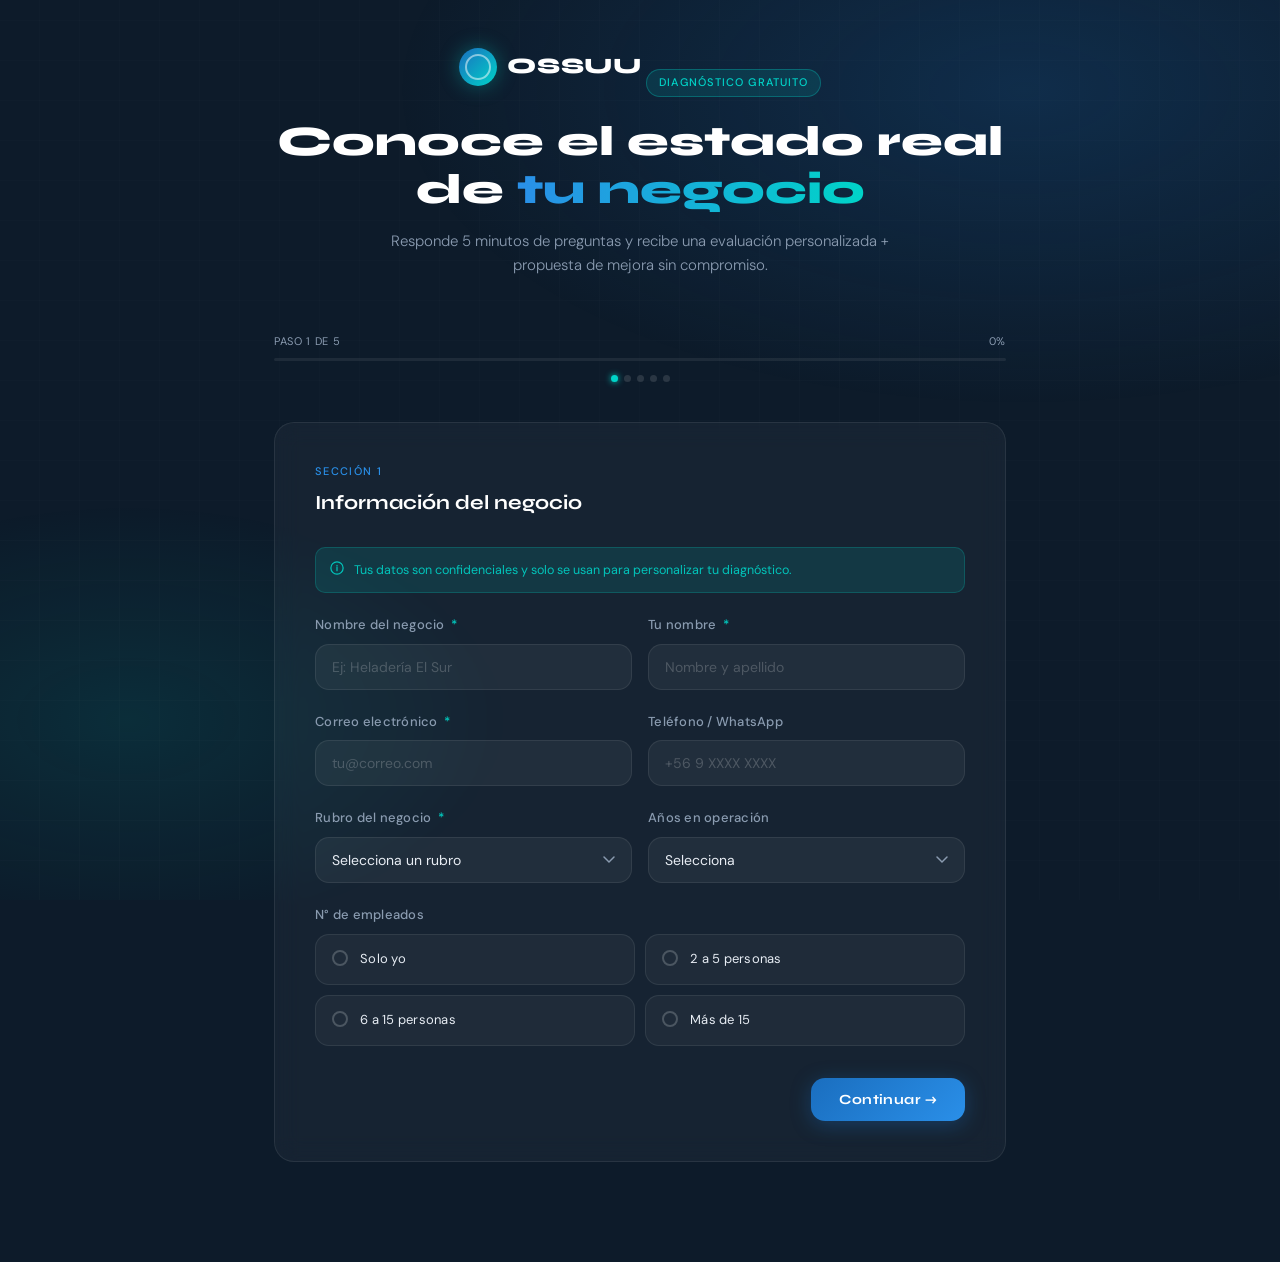
==== index.html @ fe364f17 "Add files via upload" ====
<!DOCTYPE html>
<html lang="es">
<head>
<meta charset="UTF-8">
<meta name="viewport" content="width=device-width, initial-scale=1.0">
<title>Diagnóstico Empresarial — Ossuu</title>
<link rel="preconnect" href="https://fonts.googleapis.com">
<link href="https://fonts.googleapis.com/css2?family=Syne:wght@400;600;700;800&family=DM+Sans:ital,wght@0,300;0,400;0,500;1,300&display=swap" rel="stylesheet">
<style>
  :root {
    --navy: #0D1B2A;
    --orbit: #1A6EBF;
    --orbit-light: #2A8FE8;
    --orbit-glow: rgba(26,110,191,0.18);
    --white: #F4F7FB;
    --muted: #8A9BB0;
    --accent: #00D4C8;
    --accent-dim: rgba(0,212,200,0.12);
    --surface: rgba(255,255,255,0.04);
    --border: rgba(255,255,255,0.08);
    --text: #E8EDF4;
    --radius: 14px;
    --transition: 0.3s cubic-bezier(.4,0,.2,1);
  }

  * { margin:0; padding:0; box-sizing:border-box; }

  body {
    background: var(--navy);
    color: var(--text);
    font-family: 'DM Sans', sans-serif;
    font-size: 15px;
    line-height: 1.6;
    min-height: 100vh;
    overflow-x: hidden;
  }

  /* Background grid + glow */
  body::before {
    content:'';
    position:fixed; inset:0; z-index:0;
    background:
      radial-gradient(ellipse 70% 50% at 80% 10%, rgba(26,110,191,0.22) 0%, transparent 70%),
      radial-gradient(ellipse 50% 40% at 10% 80%, rgba(0,212,200,0.1) 0%, transparent 60%),
      repeating-linear-gradient(0deg, transparent, transparent 39px, rgba(255,255,255,0.025) 40px),
      repeating-linear-gradient(90deg, transparent, transparent 39px, rgba(255,255,255,0.025) 40px);
    pointer-events:none;
  }

  .wrap {
    position:relative; z-index:1;
    max-width: 780px;
    margin: 0 auto;
    padding: 48px 24px 80px;
  }

  /* Header */
  .header {
    text-align:center;
    margin-bottom: 56px;
    animation: fadeUp .7s ease both;
  }

  .logo {
    display:inline-flex;
    align-items:center;
    gap: 10px;
    margin-bottom: 32px;
  }

  .logo-icon {
    width:38px; height:38px;
    background: linear-gradient(135deg, var(--orbit), var(--accent));
    border-radius: 50%;
    position:relative;
    box-shadow: 0 0 20px rgba(0,212,200,0.35);
  }
  .logo-icon::after {
    content:'';
    position:absolute;
    inset: 6px;
    border: 2px solid rgba(255,255,255,0.5);
    border-radius:50%;
  }

  .logo-text {
    font-family:'Syne', sans-serif;
    font-weight:800;
    font-size:22px;
    letter-spacing:.04em;
    color:#fff;
  }

  .badge {
    display:inline-block;
    background: var(--accent-dim);
    border: 1px solid rgba(0,212,200,0.3);
    color: var(--accent);
    font-size:11px;
    font-weight:500;
    letter-spacing:.1em;
    text-transform:uppercase;
    padding: 4px 12px;
    border-radius:40px;
    margin-bottom:20px;
  }

  .header h1 {
    font-family:'Syne', sans-serif;
    font-size: clamp(28px,5vw,42px);
    font-weight:800;
    line-height:1.15;
    color:#fff;
    margin-bottom:14px;
  }

  .header h1 span {
    background: linear-gradient(90deg, var(--orbit-light), var(--accent));
    -webkit-background-clip:text;
    -webkit-text-fill-color:transparent;
    background-clip:text;
  }

  .header p {
    color: var(--muted);
    font-size:15px;
    max-width:520px;
    margin:0 auto;
    font-weight:300;
  }

  /* Progress bar */
  .progress-wrap {
    margin-bottom: 40px;
    animation: fadeUp .7s .1s ease both;
  }

  .progress-labels {
    display:flex;
    justify-content:space-between;
    margin-bottom:8px;
    font-size:11px;
    color: var(--muted);
    letter-spacing:.06em;
    text-transform:uppercase;
  }

  .progress-track {
    height:3px;
    background: rgba(255,255,255,0.07);
    border-radius:99px;
    overflow:hidden;
  }

  .progress-fill {
    height:100%;
    background: linear-gradient(90deg, var(--orbit), var(--accent));
    border-radius:99px;
    transition: width .6s cubic-bezier(.4,0,.2,1);
    box-shadow: 0 0 8px rgba(0,212,200,0.5);
  }

  .step-dots {
    display:flex;
    gap:6px;
    justify-content:center;
    margin-top:14px;
  }

  .step-dot {
    width:7px; height:7px;
    border-radius:50%;
    background: rgba(255,255,255,0.12);
    transition: var(--transition);
  }
  .step-dot.active { background: var(--accent); box-shadow:0 0 6px var(--accent); }
  .step-dot.done { background: var(--orbit); }

  /* Card */
  .card {
    background: var(--surface);
    border: 1px solid var(--border);
    border-radius: 20px;
    padding: 40px;
    backdrop-filter: blur(12px);
    margin-bottom:20px;
    animation: fadeUp .5s ease both;
  }

  .section-label {
    font-size:11px;
    font-weight:500;
    letter-spacing:.12em;
    text-transform:uppercase;
    color: var(--orbit-light);
    margin-bottom:6px;
  }

  .card h2 {
    font-family:'Syne', sans-serif;
    font-size:20px;
    font-weight:700;
    color:#fff;
    margin-bottom:28px;
  }

  /* Form elements */
  .field {
    margin-bottom:22px;
  }

  .field label {
    display:block;
    font-size:13px;
    font-weight:500;
    color: var(--muted);
    margin-bottom:8px;
    letter-spacing:.02em;
  }

  .field label span.req {
    color: var(--accent);
    margin-left:3px;
  }

  .input, .select, .textarea {
    width:100%;
    background: rgba(255,255,255,0.05);
    border: 1px solid var(--border);
    border-radius: var(--radius);
    color: var(--text);
    font-family:'DM Sans', sans-serif;
    font-size:14px;
    padding: 13px 16px;
    outline:none;
    transition: var(--transition);
  }

  .input:focus, .select:focus, .textarea:focus {
    border-color: var(--orbit-light);
    background: rgba(26,110,191,0.08);
    box-shadow: 0 0 0 3px rgba(26,110,191,0.12);
  }

  .input::placeholder, .textarea::placeholder { color: rgba(255,255,255,0.2); }

  .select {
    cursor:pointer;
    appearance:none;
    background-image: url("data:image/svg+xml,%3Csvg xmlns='http://www.w3.org/2000/svg' width='12' height='8' fill='none'%3E%3Cpath d='M1 1l5 5 5-5' stroke='%238A9BB0' stroke-width='1.5' stroke-linecap='round'/%3E%3C/svg%3E");
    background-repeat:no-repeat;
    background-position: right 16px center;
    padding-right:40px;
  }

  .select option { background: #162233; color: var(--text); }

  .textarea { resize:vertical; min-height:100px; }

  .field-row {
    display:grid;
    grid-template-columns:1fr 1fr;
    gap:16px;
  }

  @media(max-width:540px){ .field-row { grid-template-columns:1fr; } }

  /* Radio / checkbox cards */
  .options-grid {
    display:grid;
    grid-template-columns:1fr 1fr;
    gap:10px;
  }

  @media(max-width:480px){ .options-grid { grid-template-columns:1fr; } }

  .option-card {
    position:relative;
  }

  .option-card input {
    position:absolute; opacity:0; width:0; height:0;
  }

  .option-card label {
    display:flex;
    align-items:flex-start;
    gap:12px;
    padding:14px 16px;
    background: rgba(255,255,255,0.04);
    border: 1px solid var(--border);
    border-radius: var(--radius);
    cursor:pointer;
    transition: var(--transition);
    font-size:13px;
    color: var(--text);
    font-weight:400;
    margin:0;
  }

  .option-card label:hover {
    border-color: rgba(26,110,191,0.4);
    background: rgba(26,110,191,0.06);
  }

  .option-card input:checked + label {
    border-color: var(--orbit-light);
    background: rgba(26,110,191,0.12);
    color:#fff;
  }

  .option-dot {
    width:16px; height:16px;
    min-width:16px;
    border-radius:50%;
    border:2px solid rgba(255,255,255,0.2);
    margin-top:1px;
    transition:var(--transition);
    position:relative;
  }

  .option-card input:checked + label .option-dot {
    border-color: var(--orbit-light);
    background: var(--orbit-light);
  }

  .option-card input:checked + label .option-dot::after {
    content:'';
    position:absolute;
    inset:3px;
    background:#fff;
    border-radius:50%;
  }

  /* Checkbox variant */
  .option-check {
    width:16px; height:16px;
    min-width:16px;
    border-radius:5px;
    border:2px solid rgba(255,255,255,0.2);
    margin-top:1px;
    transition:var(--transition);
    position:relative;
  }

  .option-card input[type=checkbox]:checked + label .option-check {
    border-color: var(--orbit-light);
    background: var(--orbit-light);
  }

  .option-card input[type=checkbox]:checked + label .option-check::after {
    content:'✓';
    position:absolute;
    inset:0;
    display:flex;
    align-items:center;
    justify-content:center;
    font-size:10px;
    color:#fff;
    font-weight:700;
  }

  /* Scale rating */
  .scale-row {
    display:flex;
    gap:8px;
    flex-wrap:wrap;
  }

  .scale-btn {
    width:44px; height:44px;
    border-radius:10px;
    border:1px solid var(--border);
    background:rgba(255,255,255,0.04);
    color:var(--muted);
    font-size:14px;
    font-weight:600;
    cursor:pointer;
    transition:var(--transition);
    font-family:'Syne',sans-serif;
  }

  .scale-btn:hover { border-color:var(--orbit-light); color:#fff; }
  .scale-btn.selected {
    background: linear-gradient(135deg,var(--orbit),var(--orbit-light));
    border-color: transparent;
    color:#fff;
    box-shadow:0 4px 12px rgba(26,110,191,0.4);
  }

  .scale-labels {
    display:flex;
    justify-content:space-between;
    margin-top:8px;
    font-size:11px;
    color:var(--muted);
  }

  /* Buttons */
  .btn-row {
    display:flex;
    justify-content:space-between;
    align-items:center;
    margin-top:32px;
    gap:12px;
  }

  .btn {
    padding:13px 28px;
    border-radius:var(--radius);
    font-family:'Syne',sans-serif;
    font-size:14px;
    font-weight:700;
    letter-spacing:.03em;
    cursor:pointer;
    border:none;
    transition:var(--transition);
  }

  .btn-ghost {
    background:transparent;
    color:var(--muted);
    border:1px solid var(--border);
  }
  .btn-ghost:hover { color:#fff; border-color:rgba(255,255,255,0.2); }

  .btn-primary {
    background: linear-gradient(135deg, var(--orbit), var(--orbit-light));
    color:#fff;
    box-shadow: 0 4px 20px rgba(26,110,191,0.35);
  }
  .btn-primary:hover {
    transform:translateY(-1px);
    box-shadow: 0 6px 24px rgba(26,110,191,0.5);
  }

  /* Steps visibility */
  .step { display:none; }
  .step.active { display:block; animation: fadeUp .4s ease both; }

  /* Result screen */
  #result { display:none; }
  #result.active { display:block; animation: fadeUp .6s ease both; }

  .result-header {
    text-align:center;
    margin-bottom:36px;
  }

  .score-ring {
    width:120px; height:120px;
    margin:0 auto 24px;
    position:relative;
  }

  .score-ring svg { transform:rotate(-90deg); }

  .score-ring circle {
    fill:none;
    stroke-width:8;
  }

  .score-ring .track { stroke:rgba(255,255,255,0.07); }
  .score-ring .fill {
    stroke: url(#scoreGrad);
    stroke-linecap:round;
    transition:stroke-dashoffset 1.5s cubic-bezier(.4,0,.2,1);
  }

  .score-value {
    position:absolute;
    inset:0;
    display:flex;
    flex-direction:column;
    align-items:center;
    justify-content:center;
  }

  .score-num {
    font-family:'Syne',sans-serif;
    font-size:28px;
    font-weight:800;
    color:#fff;
  }

  .score-max {
    font-size:11px;
    color:var(--muted);
  }

  .result-title {
    font-family:'Syne',sans-serif;
    font-size:22px;
    font-weight:700;
    color:#fff;
    margin-bottom:8px;
  }

  .result-sub {
    color:var(--muted);
    font-size:14px;
  }

  .dimension-list {
    display:grid;
    gap:10px;
    margin-bottom:28px;
  }

  .dimension-item {
    display:flex;
    align-items:center;
    gap:14px;
    padding:14px 16px;
    background:rgba(255,255,255,0.04);
    border:1px solid var(--border);
    border-radius:var(--radius);
  }

  .dim-icon {
    width:34px; height:34px;
    border-radius:9px;
    display:flex;
    align-items:center;
    justify-content:center;
    font-size:16px;
    flex-shrink:0;
  }

  .dim-info { flex:1; }
  .dim-name { font-size:13px; font-weight:500; color:#fff; margin-bottom:5px; }
  .dim-bar-track {
    height:4px;
    background:rgba(255,255,255,0.07);
    border-radius:99px;
    overflow:hidden;
  }
  .dim-bar-fill {
    height:100%;
    border-radius:99px;
    transition:width 1s .3s ease;
  }
  .dim-score-label {
    font-size:12px;
    font-weight:600;
    margin-left:auto;
    padding-left:12px;
  }

  .result-cta {
    text-align:center;
    padding:32px;
    background: linear-gradient(135deg, rgba(26,110,191,0.15), rgba(0,212,200,0.08));
    border:1px solid rgba(26,110,191,0.25);
    border-radius:20px;
  }

  .result-cta h3 {
    font-family:'Syne',sans-serif;
    font-size:18px;
    font-weight:700;
    color:#fff;
    margin-bottom:8px;
  }

  .result-cta p {
    color:var(--muted);
    font-size:13px;
    margin-bottom:20px;
  }

  .btn-cta {
    padding:15px 36px;
    background:linear-gradient(135deg,var(--orbit),var(--accent));
    color:#fff;
    border:none;
    border-radius:var(--radius);
    font-family:'Syne',sans-serif;
    font-size:15px;
    font-weight:700;
    cursor:pointer;
    letter-spacing:.03em;
    transition:var(--transition);
    box-shadow: 0 4px 20px rgba(0,212,200,0.25);
  }

  .btn-cta:hover { transform:translateY(-2px); box-shadow:0 8px 28px rgba(0,212,200,0.35); }

  /* Info note */
  .info-note {
    display:flex;
    align-items:flex-start;
    gap:10px;
    padding:12px 14px;
    background:var(--accent-dim);
    border:1px solid rgba(0,212,200,0.2);
    border-radius:10px;
    margin-bottom:22px;
    font-size:12.5px;
    color:rgba(0,212,200,0.9);
  }

  .info-note svg { flex-shrink:0; margin-top:1px; }

  @keyframes fadeUp {
    from { opacity:0; transform:translateY(18px); }
    to { opacity:1; transform:translateY(0); }
  }

  .divider {
    height:1px;
    background:var(--border);
    margin:28px 0;
  }

  .step-counter {
    font-size:12px;
    color:var(--muted);
  }
</style>
</head>
<body>
<div class="wrap">

  <!-- Header -->
  <div class="header">
    <div class="logo">
      <div class="logo-icon"></div>
      <span class="logo-text">OSSUU</span>
    </div>
    <div class="badge">Diagnóstico Gratuito</div>
    <h1>Conoce el estado real<br>de <span>tu negocio</span></h1>
    <p>Responde 5 minutos de preguntas y recibe una evaluación personalizada + propuesta de mejora sin compromiso.</p>
  </div>

  <!-- Progress -->
  <div class="progress-wrap">
    <div class="progress-labels">
      <span id="stepLabel">Paso 1 de 5</span>
      <span id="pct">0%</span>
    </div>
    <div class="progress-track">
      <div class="progress-fill" id="progressFill" style="width:0%"></div>
    </div>
    <div class="step-dots">
      <div class="step-dot active" id="dot1"></div>
      <div class="step-dot" id="dot2"></div>
      <div class="step-dot" id="dot3"></div>
      <div class="step-dot" id="dot4"></div>
      <div class="step-dot" id="dot5"></div>
    </div>
  </div>

  <!-- STEP 1: Datos del negocio -->
  <div class="step active card" id="step1">
    <div class="section-label">Sección 1</div>
    <h2>Información del negocio</h2>

    <div class="info-note">
      <svg width="14" height="14" fill="none" viewBox="0 0 16 16"><circle cx="8" cy="8" r="7" stroke="currentColor" stroke-width="1.4"/><path d="M8 7v4M8 5v.5" stroke="currentColor" stroke-width="1.4" stroke-linecap="round"/></svg>
      Tus datos son confidenciales y solo se usan para personalizar tu diagnóstico.
    </div>

    <div class="field-row">
      <div class="field">
        <label>Nombre del negocio <span class="req">*</span></label>
        <input class="input" id="f_nombre" type="text" placeholder="Ej: Heladería El Sur">
      </div>
      <div class="field">
        <label>Tu nombre <span class="req">*</span></label>
        <input class="input" id="f_contacto" type="text" placeholder="Nombre y apellido">
      </div>
    </div>

    <div class="field-row">
      <div class="field">
        <label>Correo electrónico <span class="req">*</span></label>
        <input class="input" id="f_email" type="email" placeholder="tu@correo.com">
      </div>
      <div class="field">
        <label>Teléfono / WhatsApp</label>
        <input class="input" id="f_tel" type="tel" placeholder="+56 9 XXXX XXXX">
      </div>
    </div>

    <div class="field-row">
      <div class="field">
        <label>Rubro del negocio <span class="req">*</span></label>
        <select class="select" id="f_rubro">
          <option value="">Selecciona un rubro</option>
          <option>Heladería / Café / Pastelería</option>
          <option>Restaurante / Comida</option>
          <option>Comercio retail / Tienda</option>
          <option>Servicios profesionales</option>
          <option>E-commerce / Tienda online</option>
          <option>Industria / Manufactura</option>
          <option>Otro</option>
        </select>
      </div>
      <div class="field">
        <label>Años en operación</label>
        <select class="select" id="f_anos">
          <option value="">Selecciona</option>
          <option>Menos de 1 año</option>
          <option>1 a 3 años</option>
          <option>3 a 7 años</option>
          <option>Más de 7 años</option>
        </select>
      </div>
    </div>

    <div class="field">
      <label>N° de empleados</label>
      <div class="options-grid">
        <div class="option-card">
          <input type="radio" name="empleados" id="e1" value="Solo yo">
          <label for="e1"><span class="option-dot"></span>Solo yo</label>
        </div>
        <div class="option-card">
          <input type="radio" name="empleados" id="e2" value="2-5">
          <label for="e2"><span class="option-dot"></span>2 a 5 personas</label>
        </div>
        <div class="option-card">
          <input type="radio" name="empleados" id="e3" value="6-15">
          <label for="e3"><span class="option-dot"></span>6 a 15 personas</label>
        </div>
        <div class="option-card">
          <input type="radio" name="empleados" id="e4" value="16+">
          <label for="e4"><span class="option-dot"></span>Más de 15</label>
        </div>
      </div>
    </div>

    <div class="btn-row">
      <div></div>
      <button class="btn btn-primary" onclick="goTo(2)">Continuar →</button>
    </div>
  </div>

  <!-- STEP 2: Datos y tecnología -->
  <div class="step card" id="step2">
    <div class="section-label">Sección 2</div>
    <h2>Datos y tecnología actual</h2>

    <div class="field">
      <label>¿Cómo registras actualmente tus ventas?</label>
      <div class="options-grid">
        <div class="option-card">
          <input type="radio" name="reg_ventas" id="rv1" value="manual">
          <label for="rv1"><span class="option-dot"></span>📝 Papel / cuaderno</label>
        </div>
        <div class="option-card">
          <input type="radio" name="reg_ventas" id="rv2" value="excel">
          <label for="rv2"><span class="option-dot"></span>📊 Excel / Google Sheets</label>
        </div>
        <div class="option-card">
          <input type="radio" name="reg_ventas" id="rv3" value="software">
          <label for="rv3"><span class="option-dot"></span>💻 Software o app</label>
        </div>
        <div class="option-card">
          <input type="radio" name="reg_ventas" id="rv4" value="nada">
          <label for="rv4"><span class="option-dot"></span>❌ No registro</label>
        </div>
      </div>
    </div>

    <div class="field">
      <label>¿Qué herramientas digitales usas? (selecciona todas las que aplican)</label>
      <div class="options-grid">
        <div class="option-card"><input type="checkbox" id="h1"><label for="h1"><span class="option-check"></span>WhatsApp Business</label></div>
        <div class="option-card"><input type="checkbox" id="h2"><label for="h2"><span class="option-check"></span>Redes sociales</label></div>
        <div class="option-card"><input type="checkbox" id="h3"><label for="h3"><span class="option-check"></span>Sitio web propio</label></div>
        <div class="option-card"><input type="checkbox" id="h4"><label for="h4"><span class="option-check"></span>Sistema POS / caja</label></div>
        <div class="option-card"><input type="checkbox" id="h5"><label for="h5"><span class="option-check"></span>Software contable</label></div>
        <div class="option-card"><input type="checkbox" id="h6"><label for="h6"><span class="option-check"></span>Ninguna</label></div>
      </div>
    </div>

    <div class="field">
      <label>¿Con qué frecuencia analizas los números de tu negocio?</label>
      <div class="options-grid">
        <div class="option-card"><input type="radio" name="frec" id="fr1" value="nunca"><label for="fr1"><span class="option-dot"></span>Casi nunca</label></div>
        <div class="option-card"><input type="radio" name="frec" id="fr2" value="mensual"><label for="fr2"><span class="option-dot"></span>Una vez al mes</label></div>
        <div class="option-card"><input type="radio" name="frec" id="fr3" value="semanal"><label for="fr3"><span class="option-dot"></span>Semanalmente</label></div>
        <div class="option-card"><input type="radio" name="frec" id="fr4" value="diario"><label for="fr4"><span class="option-dot"></span>Todos los días</label></div>
      </div>
    </div>

    <div class="btn-row">
      <button class="btn btn-ghost" onclick="goTo(1)">← Atrás</button>
      <button class="btn btn-primary" onclick="goTo(3)">Continuar →</button>
    </div>
  </div>

  <!-- STEP 3: Operaciones -->
  <div class="step card" id="step3">
    <div class="section-label">Sección 3</div>
    <h2>Operaciones y procesos</h2>

    <div class="field">
      <label>¿Cuál es el mayor cuello de botella en tu operación diaria?</label>
      <div class="options-grid">
        <div class="option-card"><input type="radio" name="cb" id="cb1" value="tiempo"><label for="cb1"><span class="option-dot"></span>⏱ Falta de tiempo</label></div>
        <div class="option-card"><input type="radio" name="cb" id="cb2" value="personal"><label for="cb2"><span class="option-dot"></span>👥 Gestión del personal</label></div>
        <div class="option-card"><input type="radio" name="cb" id="cb3" value="inventario"><label for="cb3"><span class="option-dot"></span>📦 Control de inventario</label></div>
        <div class="option-card"><input type="radio" name="cb" id="cb4" value="clientes"><label for="cb4"><span class="option-dot"></span>🤝 Atención al cliente</label></div>
        <div class="option-card"><input type="radio" name="cb" id="cb5" value="finanzas"><label for="cb5"><span class="option-dot"></span>💰 Control financiero</label></div>
        <div class="option-card"><input type="radio" name="cb" id="cb6" value="ventas"><label for="cb6"><span class="option-dot"></span>📈 Atraer más ventas</label></div>
      </div>
    </div>

    <div class="field">
      <label>¿Tienes procesos documentados o formalizados?</label>
      <div class="options-grid">
        <div class="option-card"><input type="radio" name="proc" id="p1" value="no"><label for="p1"><span class="option-dot"></span>No, todo está en mi cabeza</label></div>
        <div class="option-card"><input type="radio" name="proc" id="p2" value="parcial"><label for="p2"><span class="option-dot"></span>Algunos procesos sí</label></div>
        <div class="option-card"><input type="radio" name="proc" id="p3" value="si"><label for="p3"><span class="option-dot"></span>Sí, tengo documentación</label></div>
        <div class="option-card"><input type="radio" name="proc" id="p4" value="sistema"><label for="p4"><span class="option-dot"></span>Uso un sistema formal</label></div>
      </div>
    </div>

    <div class="field">
      <label>¿Cuántas horas a la semana dedicas a tareas administrativas?</label>
      <div class="options-grid">
        <div class="option-card"><input type="radio" name="horas" id="h_a1" value="<5"><label for="h_a1"><span class="option-dot"></span>Menos de 5 horas</label></div>
        <div class="option-card"><input type="radio" name="horas" id="h_a2" value="5-15"><label for="h_a2"><span class="option-dot"></span>5 a 15 horas</label></div>
        <div class="option-card"><input type="radio" name="horas" id="h_a3" value="15-30"><label for="h_a3"><span class="option-dot"></span>15 a 30 horas</label></div>
        <div class="option-card"><input type="radio" name="horas" id="h_a4" value=">30"><label for="h_a4"><span class="option-dot"></span>Más de 30 horas</label></div>
      </div>
    </div>

    <div class="btn-row">
      <button class="btn btn-ghost" onclick="goTo(2)">← Atrás</button>
      <button class="btn btn-primary" onclick="goTo(4)">Continuar →</button>
    </div>
  </div>

  <!-- STEP 4: Ventas y clientes -->
  <div class="step card" id="step4">
    <div class="section-label">Sección 4</div>
    <h2>Ventas y clientes</h2>

    <div class="field">
      <label>¿Conoces cuál es tu producto o servicio más rentable?</label>
      <div class="options-grid">
        <div class="option-card"><input type="radio" name="rentable" id="rt1" value="no"><label for="rt1"><span class="option-dot"></span>No lo sé</label></div>
        <div class="option-card"><input type="radio" name="rentable" id="rt2" value="intuicion"><label for="rt2"><span class="option-dot"></span>Lo intuyo, sin datos</label></div>
        <div class="option-card"><input type="radio" name="rentable" id="rt3" value="parcial"><label for="rt3"><span class="option-dot"></span>Tengo idea aproximada</label></div>
        <div class="option-card"><input type="radio" name="rentable" id="rt4" value="si"><label for="rt4"><span class="option-dot"></span>Sí, lo tengo medido</label></div>
      </div>
    </div>

    <div class="field">
      <label>¿Tienes una base de datos o registro de tus clientes?</label>
      <div class="options-grid">
        <div class="option-card"><input type="radio" name="clientes_db" id="cd1" value="no"><label for="cd1"><span class="option-dot"></span>No tengo ninguno</label></div>
        <div class="option-card"><input type="radio" name="clientes_db" id="cd2" value="basico"><label for="cd2"><span class="option-dot"></span>Lista básica / informal</label></div>
        <div class="option-card"><input type="radio" name="clientes_db" id="cd3" value="excel"><label for="cd3"><span class="option-dot"></span>Excel o similar</label></div>
        <div class="option-card"><input type="radio" name="clientes_db" id="cd4" value="crm"><label for="cd4"><span class="option-dot"></span>CRM o sistema formal</label></div>
      </div>
    </div>

    <div class="field">
      <label>Del 1 al 5, ¿cuánto crees que podrías crecer si tuvieras mejores datos e inteligencia de negocio?</label>
      <div class="scale-row" id="scaleGrowth">
        <button class="scale-btn" onclick="selectScale('scaleGrowth',1)">1</button>
        <button class="scale-btn" onclick="selectScale('scaleGrowth',2)">2</button>
        <button class="scale-btn" onclick="selectScale('scaleGrowth',3)">3</button>
        <button class="scale-btn" onclick="selectScale('scaleGrowth',4)">4</button>
        <button class="scale-btn" onclick="selectScale('scaleGrowth',5)">5</button>
      </div>
      <div class="scale-labels"><span>Poco impacto</span><span>Mucho impacto</span></div>
    </div>

    <div class="btn-row">
      <button class="btn btn-ghost" onclick="goTo(3)">← Atrás</button>
      <button class="btn btn-primary" onclick="goTo(5)">Continuar →</button>
    </div>
  </div>

  <!-- STEP 5: Objetivos -->
  <div class="step card" id="step5">
    <div class="section-label">Sección 5</div>
    <h2>Objetivos y expectativas</h2>

    <div class="field">
      <label>¿Cuál es tu principal objetivo para los próximos 6 meses? (puedes marcar hasta 2)</label>
      <div class="options-grid">
        <div class="option-card"><input type="checkbox" id="obj1"><label for="obj1"><span class="option-check"></span>📈 Aumentar ventas</label></div>
        <div class="option-card"><input type="checkbox" id="obj2"><label for="obj2"><span class="option-check"></span>⚙️ Automatizar tareas</label></div>
        <div class="option-card"><input type="checkbox" id="obj3"><label for="obj3"><span class="option-check"></span>📊 Tener mejores reportes</label></div>
        <div class="option-card"><input type="checkbox" id="obj4"><label for="obj4"><span class="option-check"></span>🧠 Entender a mis clientes</label></div>
        <div class="option-card"><input type="checkbox" id="obj5"><label for="obj5"><span class="option-check"></span>💸 Reducir costos</label></div>
        <div class="option-card"><input type="checkbox" id="obj6"><label for="obj6"><span class="option-check"></span>🚀 Escalar el negocio</label></div>
      </div>
    </div>

    <div class="field">
      <label>¿Cuál es tu presupuesto mensual disponible para tecnología/consultoría?</label>
      <div class="options-grid">
        <div class="option-card"><input type="radio" name="budget" id="b1" value="0-50k"><label for="b1"><span class="option-dot"></span>Menos de $50.000</label></div>
        <div class="option-card"><input type="radio" name="budget" id="b2" value="50-150k"><label for="b2"><span class="option-dot"></span>$50.000 – $150.000</label></div>
        <div class="option-card"><input type="radio" name="budget" id="b3" value="150-500k"><label for="b3"><span class="option-dot"></span>$150.000 – $500.000</label></div>
        <div class="option-card"><input type="radio" name="budget" id="b4" value=">500k"><label for="b4"><span class="option-dot"></span>Más de $500.000</label></div>
      </div>
    </div>

    <div class="field">
      <label>¿Algo más que quieras contarnos sobre tu negocio o desafíos?</label>
      <textarea class="textarea" id="f_extra" placeholder="Cuéntanos sobre tus mayores desafíos, problemas puntuales o lo que más te gustaría mejorar..."></textarea>
    </div>

    <div class="btn-row">
      <button class="btn btn-ghost" onclick="goTo(4)">← Atrás</button>
      <button class="btn btn-primary" onclick="showResult()">Ver mi diagnóstico ✦</button>
    </div>
  </div>

  <!-- RESULTADO -->
  <div id="result">
    <div class="card">
      <div class="result-header">
        <div class="score-ring">
          <svg width="120" height="120" viewBox="0 0 120 120">
            <defs>
              <linearGradient id="scoreGrad" x1="0%" y1="0%" x2="100%" y2="0%">
                <stop offset="0%" stop-color="#1A6EBF"/>
                <stop offset="100%" stop-color="#00D4C8"/>
              </linearGradient>
            </defs>
            <circle class="track" cx="60" cy="60" r="52" stroke-width="8"/>
            <circle class="fill" id="scoreCircle" cx="60" cy="60" r="52" stroke-width="8"
              stroke-dasharray="326.7" stroke-dashoffset="326.7"/>
          </svg>
          <div class="score-value">
            <span class="score-num" id="scoreNum">0</span>
            <span class="score-max">/100</span>
          </div>
        </div>
        <div class="result-title" id="resultTitle">Calculando...</div>
        <div class="result-sub" id="resultSub"></div>
      </div>

      <div class="divider"></div>

      <div class="section-label" style="margin-bottom:14px">Evaluación por dimensión</div>
      <div class="dimension-list" id="dimList"></div>

      <div class="result-cta">
        <h3>¿Listo para tomar el control de tu negocio?</h3>
        <p>Nuestro equipo revisará tu diagnóstico y te enviará una propuesta personalizada sin costo ni compromiso.</p>
        <button class="btn-cta" onclick="sendResults()">Recibir propuesta gratuita →</button>
      </div>
    </div>
  </div>

</div>

<script>
let currentStep = 1;
const totalSteps = 5;
let scaleValues = {};

function goTo(step) {
  document.getElementById('step'+currentStep).classList.remove('active');
  document.getElementById('dot'+currentStep).classList.remove('active');
  document.getElementById('dot'+currentStep).classList.add('done');
  currentStep = step;
  document.getElementById('step'+step).classList.add('active');
  const dots = document.querySelectorAll('.step-dot');
  dots.forEach((d,i)=>{
    d.classList.remove('active');
    if(i<step-1) d.classList.add('done'); else d.classList.remove('done');
  });
  document.getElementById('dot'+step).classList.add('active');
  const pct = Math.round(((step-1)/totalSteps)*100);
  document.getElementById('progressFill').style.width = pct+'%';
  document.getElementById('pct').textContent = pct+'%';
  document.getElementById('stepLabel').textContent = `Paso ${step} de ${totalSteps}`;
  window.scrollTo({top:0, behavior:'smooth'});
}

function selectScale(id, val) {
  scaleValues[id] = val;
  const btns = document.querySelectorAll(`#${id} .scale-btn`);
  btns.forEach((b,i)=>{
    b.classList.toggle('selected', i+1===val);
  });
}

function calcScore() {
  let score = 0;

  // Datos y tecnología (30 pts)
  const regMap = {nada:0, manual:5, excel:10, software:15};
  const selReg = document.querySelector('input[name=reg_ventas]:checked');
  score += selReg ? (regMap[selReg.value]||0) : 0;

  const frecMap = {nunca:0, mensual:4, semanal:7, diario:10};
  const selFrec = document.querySelector('input[name=frec]:checked');
  score += selFrec ? (frecMap[selFrec.value]||0) : 0;

  // Herramientas digitales (5 pts max)
  let tools = ['h1','h2','h3','h4','h5'].filter(id=>document.getElementById(id)?.checked).length;
  score += Math.min(tools*1.5, 5);

  // Operaciones (25 pts)
  const procMap = {no:0, parcial:8, si:14, sistema:20};
  const selProc = document.querySelector('input[name=proc]:checked');
  score += selProc ? (procMap[selProc.value]||0) : 0;

  const horasMap = {'<5':5, '5-15':3, '15-30':1, '>30':0};
  const selHoras = document.querySelector('input[name=horas]:checked');
  score += selHoras ? (horasMap[selHoras.value]||0) : 0;

  // Ventas/clientes (25 pts)
  const rentMap = {no:0, intuicion:5, parcial:9, si:15};
  const selRent = document.querySelector('input[name=rentable]:checked');
  score += selRent ? (rentMap[selRent.value]||0) : 0;

  const cdbMap = {no:0, basico:2, excel:5, crm:10};
  const selCdb = document.querySelector('input[name=clientes_db]:checked');
  score += selCdb ? (cdbMap[selCdb.value]||0) : 0;

  return Math.min(Math.round(score), 100);
}

function getDimensions(score) {
  const s1 = document.querySelector('input[name=reg_ventas]:checked');
  const s2 = document.querySelector('input[name=frec]:checked');
  const s3 = document.querySelector('input[name=proc]:checked');
  const s4 = document.querySelector('input[name=rentable]:checked');
  const s5 = document.querySelector('input[name=clientes_db]:checked');

  const dims = [
    {
      icon:'📊', name:'Gestión de datos',
      score: s1 ? ({nada:10,manual:30,excel:65,software:90}[s1.value]||50) : 20,
      color:'#1A6EBF'
    },
    {
      icon:'⚙️', name:'Madurez operacional',
      score: s3 ? ({no:15,parcial:45,si:75,sistema:95}[s3.value]||40) : 20,
      color:'#00D4C8'
    },
    {
      icon:'📈', name:'Inteligencia de ventas',
      score: s4 ? ({no:10,intuicion:35,parcial:60,si:90}[s4.value]||35) : 20,
      color:'#2A8FE8'
    },
    {
      icon:'🤝', name:'Conocimiento del cliente',
      score: s5 ? ({no:10,basico:30,excel:60,crm:90}[s5.value]||30) : 15,
      color:'#38BDF8'
    },
    {
      icon:'🔄', name:'Frecuencia de análisis',
      score: s2 ? ({nunca:5,mensual:45,semanal:75,diario:95}[s2.value]||30) : 10,
      color:'#818CF8'
    },
  ];
  return dims;
}

function getLevel(score) {
  if(score < 30) return {title:'Negocio en etapa inicial', sub:'Tienes mucho potencial por explorar. Con las herramientas correctas puedes transformar radicalmente tu operación.', color:'#F59E0B'};
  if(score < 55) return {title:'Negocio en desarrollo', sub:'Ya tienes bases sólidas. Con mejor organización y datos puedes acelerar tu crecimiento significativamente.', color:'#3B82F6'};
  if(score < 75) return {title:'Negocio en crecimiento', sub:'Vas por buen camino. Optimizar tus procesos y automatizar tareas te llevará al siguiente nivel.', color:'#10B981'};
  return {title:'Negocio avanzado', sub:'Tu negocio está bien gestionado. El siguiente paso es inteligencia predictiva y automatización avanzada.', color:'#8B5CF6'};
}

function animateScore(target) {
  let current = 0;
  const duration = 1500;
  const step = duration / target;
  const circ = 2 * Math.PI * 52;
  const timer = setInterval(()=>{
    current = Math.min(current+1, target);
    document.getElementById('scoreNum').textContent = current;
    const offset = circ - (circ * current / 100);
    document.getElementById('scoreCircle').style.strokeDashoffset = offset;
    if(current >= target) clearInterval(timer);
  }, step);
}

function showResult() {
  const steps = document.querySelectorAll('.step');
  steps.forEach(s=>s.classList.remove('active'));
  document.querySelector('.progress-wrap').style.display='none';

  const score = calcScore();
  const level = getLevel(score);
  const dims = getDimensions(score);

  document.getElementById('result').classList.add('active');
  document.getElementById('resultTitle').textContent = level.title;
  document.getElementById('resultSub').textContent = level.sub;

  // Render dimensions
  const list = document.getElementById('dimList');
  list.innerHTML = '';
  dims.forEach(d=>{
    const label = d.score<40 ? 'Área de mejora' : d.score<70 ? 'En desarrollo' : 'Fortaleza';
    list.innerHTML += `
      <div class="dimension-item">
        <div class="dim-icon" style="background:${d.color}22">${d.icon}</div>
        <div class="dim-info">
          <div class="dim-name">${d.name}</div>
          <div class="dim-bar-track">
            <div class="dim-bar-fill" style="width:${d.score}%;background:${d.color}"></div>
          </div>
        </div>
        <div class="dim-score-label" style="color:${d.color}">${label}</div>
      </div>`;
  });

  setTimeout(()=>animateScore(score), 300);
  window.scrollTo({top:0,behavior:'smooth'});
}

async function sendResults() {
  const btn = document.querySelector('.btn-cta');
  btn.textContent = 'Enviando...';
  btn.disabled = true;

  const score = calcScore();
  const dims = getDimensions(score);
  const level = getLevel(score);

  const herramientas = ['WhatsApp Business','Redes sociales','Sitio web','Sistema POS','Software contable']
    .filter((_,i) => document.getElementById('h'+(i+1))?.checked).join(', ') || 'Ninguna';

  const objetivos = ['Aumentar ventas','Automatizar tareas','Mejores reportes','Entender clientes','Reducir costos','Escalar negocio']
    .filter((_,i) => document.getElementById('obj'+(i+1))?.checked).join(', ') || 'No especificado';

  const data = {
    negocio: document.getElementById('f_nombre').value,
    contacto: document.getElementById('f_contacto').value,
    email: document.getElementById('f_email').value,
    telefono: document.getElementById('f_tel').value,
    rubro: document.getElementById('f_rubro').value,
    anos: document.getElementById('f_anos').value,
    empleados: document.querySelector('input[name=empleados]:checked')?.value || '-',
    registro_ventas: document.querySelector('input[name=reg_ventas]:checked')?.value || '-',
    herramientas,
    frecuencia_analisis: document.querySelector('input[name=frec]:checked')?.value || '-',
    cuello_botella: document.querySelector('input[name=cb]:checked')?.value || '-',
    procesos: document.querySelector('input[name=proc]:checked')?.value || '-',
    horas_admin: document.querySelector('input[name=horas]:checked')?.value || '-',
    producto_rentable: document.querySelector('input[name=rentable]:checked')?.value || '-',
    base_clientes: document.querySelector('input[name=clientes_db]:checked')?.value || '-',
    objetivos,
    presupuesto: document.querySelector('input[name=budget]:checked')?.value || '-',
    comentarios: document.getElementById('f_extra').value || '-',
    score_total: score + '/100',
    nivel: level.title,
    dimensiones: dims.map(d => `${d.name}: ${d.score}/100`).join(' | '),
  };

  try {
    const res = await fetch('https://formspree.io/f/mjgjaoel', {
      method: 'POST',
      headers: { 'Content-Type': 'application/json', 'Accept': 'application/json' },
      body: JSON.stringify(data)
    });

    if (res.ok) {
      btn.textContent = '✓ Propuesta solicitada';
      btn.style.background = 'linear-gradient(135deg,#10B981,#059669)';
      const cta = document.querySelector('.result-cta p');
      cta.textContent = `¡Listo, ${data.negocio || 'equipo'}! Revisaremos tu diagnóstico y te contactaremos en menos de 24 horas.`;
    } else {
      throw new Error('Error al enviar');
    }
  } catch(e) {
    btn.textContent = 'Reintentar';
    btn.disabled = false;
    alert('Hubo un problema al enviar. Por favor intenta de nuevo.');
  }
}
</script>
</body>
</html>
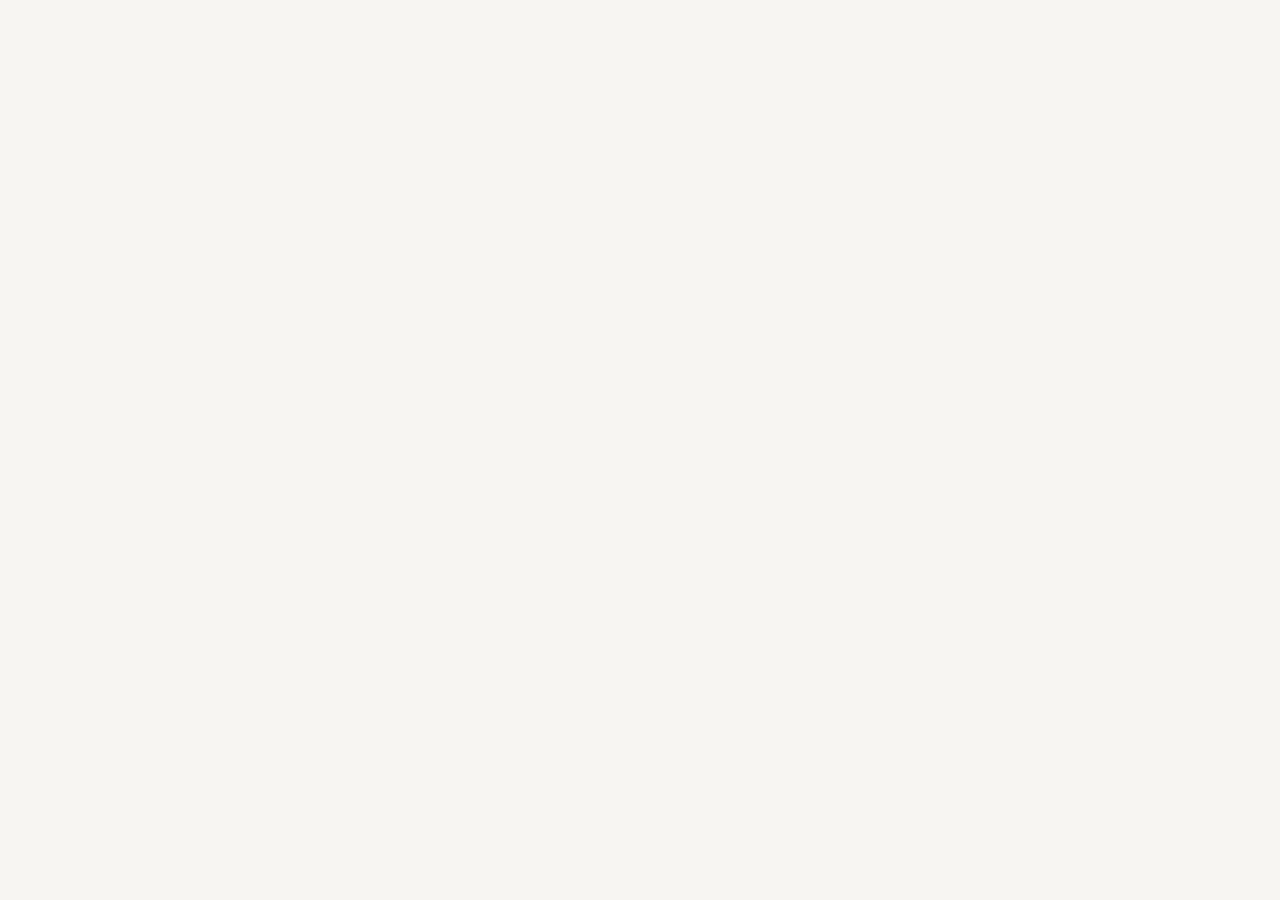
==== commit 49eeadcf: "Add files via upload" ====
--- a/index.html
+++ b/index.html
@@ -1,1183 +1,151 @@
-<!DOCTYPE html>
+<!doctype html>
 <html lang="es">
 <head>
-<meta charset="UTF-8">
-<meta name="viewport" content="width=device-width, initial-scale=1.0">
-<title>Diagnóstico Empresarial — Ossuu</title>
-<link rel="preconnect" href="https://fonts.googleapis.com">
-<link href="https://fonts.googleapis.com/css2?family=Syne:wght@400;600;700;800&family=DM+Sans:ital,wght@0,300;0,400;0,500;1,300&display=swap" rel="stylesheet">
+<meta charset="utf-8">
+<meta name="viewport" content="width=device-width,initial-scale=1">
+<title>Costos Pastelería</title>
+<meta name="theme-color" content="#8b5e4b">
 <style>
-  :root {
-    --navy: #0D1B2A;
-    --orbit: #1A6EBF;
-    --orbit-light: #2A8FE8;
-    --orbit-glow: rgba(26,110,191,0.18);
-    --white: #F4F7FB;
-    --muted: #8A9BB0;
-    --accent: #00D4C8;
-    --accent-dim: rgba(0,212,200,0.12);
-    --surface: rgba(255,255,255,0.04);
-    --border: rgba(255,255,255,0.08);
-    --text: #E8EDF4;
-    --radius: 14px;
-    --transition: 0.3s cubic-bezier(.4,0,.2,1);
-  }
-
-  * { margin:0; padding:0; box-sizing:border-box; }
-
-  body {
-    background: var(--navy);
-    color: var(--text);
-    font-family: 'DM Sans', sans-serif;
-    font-size: 15px;
-    line-height: 1.6;
-    min-height: 100vh;
-    overflow-x: hidden;
-  }
-
-  /* Background grid + glow */
-  body::before {
-    content:'';
-    position:fixed; inset:0; z-index:0;
-    background:
-      radial-gradient(ellipse 70% 50% at 80% 10%, rgba(26,110,191,0.22) 0%, transparent 70%),
-      radial-gradient(ellipse 50% 40% at 10% 80%, rgba(0,212,200,0.1) 0%, transparent 60%),
-      repeating-linear-gradient(0deg, transparent, transparent 39px, rgba(255,255,255,0.025) 40px),
-      repeating-linear-gradient(90deg, transparent, transparent 39px, rgba(255,255,255,0.025) 40px);
-    pointer-events:none;
-  }
-
-  .wrap {
-    position:relative; z-index:1;
-    max-width: 780px;
-    margin: 0 auto;
-    padding: 48px 24px 80px;
-  }
-
-  /* Header */
-  .header {
-    text-align:center;
-    margin-bottom: 56px;
-    animation: fadeUp .7s ease both;
-  }
-
-  .logo {
-    display:inline-flex;
-    align-items:center;
-    gap: 10px;
-    margin-bottom: 32px;
-  }
-
-  .logo-icon {
-    width:38px; height:38px;
-    background: linear-gradient(135deg, var(--orbit), var(--accent));
-    border-radius: 50%;
-    position:relative;
-    box-shadow: 0 0 20px rgba(0,212,200,0.35);
-  }
-  .logo-icon::after {
-    content:'';
-    position:absolute;
-    inset: 6px;
-    border: 2px solid rgba(255,255,255,0.5);
-    border-radius:50%;
-  }
-
-  .logo-text {
-    font-family:'Syne', sans-serif;
-    font-weight:800;
-    font-size:22px;
-    letter-spacing:.04em;
-    color:#fff;
-  }
-
-  .badge {
-    display:inline-block;
-    background: var(--accent-dim);
-    border: 1px solid rgba(0,212,200,0.3);
-    color: var(--accent);
-    font-size:11px;
-    font-weight:500;
-    letter-spacing:.1em;
-    text-transform:uppercase;
-    padding: 4px 12px;
-    border-radius:40px;
-    margin-bottom:20px;
-  }
-
-  .header h1 {
-    font-family:'Syne', sans-serif;
-    font-size: clamp(28px,5vw,42px);
-    font-weight:800;
-    line-height:1.15;
-    color:#fff;
-    margin-bottom:14px;
-  }
-
-  .header h1 span {
-    background: linear-gradient(90deg, var(--orbit-light), var(--accent));
-    -webkit-background-clip:text;
-    -webkit-text-fill-color:transparent;
-    background-clip:text;
-  }
-
-  .header p {
-    color: var(--muted);
-    font-size:15px;
-    max-width:520px;
-    margin:0 auto;
-    font-weight:300;
-  }
-
-  /* Progress bar */
-  .progress-wrap {
-    margin-bottom: 40px;
-    animation: fadeUp .7s .1s ease both;
-  }
-
-  .progress-labels {
-    display:flex;
-    justify-content:space-between;
-    margin-bottom:8px;
-    font-size:11px;
-    color: var(--muted);
-    letter-spacing:.06em;
-    text-transform:uppercase;
-  }
-
-  .progress-track {
-    height:3px;
-    background: rgba(255,255,255,0.07);
-    border-radius:99px;
-    overflow:hidden;
-  }
-
-  .progress-fill {
-    height:100%;
-    background: linear-gradient(90deg, var(--orbit), var(--accent));
-    border-radius:99px;
-    transition: width .6s cubic-bezier(.4,0,.2,1);
-    box-shadow: 0 0 8px rgba(0,212,200,0.5);
-  }
-
-  .step-dots {
-    display:flex;
-    gap:6px;
-    justify-content:center;
-    margin-top:14px;
-  }
-
-  .step-dot {
-    width:7px; height:7px;
-    border-radius:50%;
-    background: rgba(255,255,255,0.12);
-    transition: var(--transition);
-  }
-  .step-dot.active { background: var(--accent); box-shadow:0 0 6px var(--accent); }
-  .step-dot.done { background: var(--orbit); }
-
-  /* Card */
-  .card {
-    background: var(--surface);
-    border: 1px solid var(--border);
-    border-radius: 20px;
-    padding: 40px;
-    backdrop-filter: blur(12px);
-    margin-bottom:20px;
-    animation: fadeUp .5s ease both;
-  }
-
-  .section-label {
-    font-size:11px;
-    font-weight:500;
-    letter-spacing:.12em;
-    text-transform:uppercase;
-    color: var(--orbit-light);
-    margin-bottom:6px;
-  }
-
-  .card h2 {
-    font-family:'Syne', sans-serif;
-    font-size:20px;
-    font-weight:700;
-    color:#fff;
-    margin-bottom:28px;
-  }
-
-  /* Form elements */
-  .field {
-    margin-bottom:22px;
-  }
-
-  .field label {
-    display:block;
-    font-size:13px;
-    font-weight:500;
-    color: var(--muted);
-    margin-bottom:8px;
-    letter-spacing:.02em;
-  }
-
-  .field label span.req {
-    color: var(--accent);
-    margin-left:3px;
-  }
-
-  .input, .select, .textarea {
-    width:100%;
-    background: rgba(255,255,255,0.05);
-    border: 1px solid var(--border);
-    border-radius: var(--radius);
-    color: var(--text);
-    font-family:'DM Sans', sans-serif;
-    font-size:14px;
-    padding: 13px 16px;
-    outline:none;
-    transition: var(--transition);
-  }
-
-  .input:focus, .select:focus, .textarea:focus {
-    border-color: var(--orbit-light);
-    background: rgba(26,110,191,0.08);
-    box-shadow: 0 0 0 3px rgba(26,110,191,0.12);
-  }
-
-  .input::placeholder, .textarea::placeholder { color: rgba(255,255,255,0.2); }
-
-  .select {
-    cursor:pointer;
-    appearance:none;
-    background-image: url("data:image/svg+xml,%3Csvg xmlns='http://www.w3.org/2000/svg' width='12' height='8' fill='none'%3E%3Cpath d='M1 1l5 5 5-5' stroke='%238A9BB0' stroke-width='1.5' stroke-linecap='round'/%3E%3C/svg%3E");
-    background-repeat:no-repeat;
-    background-position: right 16px center;
-    padding-right:40px;
-  }
-
-  .select option { background: #162233; color: var(--text); }
-
-  .textarea { resize:vertical; min-height:100px; }
-
-  .field-row {
-    display:grid;
-    grid-template-columns:1fr 1fr;
-    gap:16px;
-  }
-
-  @media(max-width:540px){ .field-row { grid-template-columns:1fr; } }
-
-  /* Radio / checkbox cards */
-  .options-grid {
-    display:grid;
-    grid-template-columns:1fr 1fr;
-    gap:10px;
-  }
-
-  @media(max-width:480px){ .options-grid { grid-template-columns:1fr; } }
-
-  .option-card {
-    position:relative;
-  }
-
-  .option-card input {
-    position:absolute; opacity:0; width:0; height:0;
-  }
-
-  .option-card label {
-    display:flex;
-    align-items:flex-start;
-    gap:12px;
-    padding:14px 16px;
-    background: rgba(255,255,255,0.04);
-    border: 1px solid var(--border);
-    border-radius: var(--radius);
-    cursor:pointer;
-    transition: var(--transition);
-    font-size:13px;
-    color: var(--text);
-    font-weight:400;
-    margin:0;
-  }
-
-  .option-card label:hover {
-    border-color: rgba(26,110,191,0.4);
-    background: rgba(26,110,191,0.06);
-  }
-
-  .option-card input:checked + label {
-    border-color: var(--orbit-light);
-    background: rgba(26,110,191,0.12);
-    color:#fff;
-  }
-
-  .option-dot {
-    width:16px; height:16px;
-    min-width:16px;
-    border-radius:50%;
-    border:2px solid rgba(255,255,255,0.2);
-    margin-top:1px;
-    transition:var(--transition);
-    position:relative;
-  }
-
-  .option-card input:checked + label .option-dot {
-    border-color: var(--orbit-light);
-    background: var(--orbit-light);
-  }
-
-  .option-card input:checked + label .option-dot::after {
-    content:'';
-    position:absolute;
-    inset:3px;
-    background:#fff;
-    border-radius:50%;
-  }
-
-  /* Checkbox variant */
-  .option-check {
-    width:16px; height:16px;
-    min-width:16px;
-    border-radius:5px;
-    border:2px solid rgba(255,255,255,0.2);
-    margin-top:1px;
-    transition:var(--transition);
-    position:relative;
-  }
-
-  .option-card input[type=checkbox]:checked + label .option-check {
-    border-color: var(--orbit-light);
-    background: var(--orbit-light);
-  }
-
-  .option-card input[type=checkbox]:checked + label .option-check::after {
-    content:'✓';
-    position:absolute;
-    inset:0;
-    display:flex;
-    align-items:center;
-    justify-content:center;
-    font-size:10px;
-    color:#fff;
-    font-weight:700;
-  }
-
-  /* Scale rating */
-  .scale-row {
-    display:flex;
-    gap:8px;
-    flex-wrap:wrap;
-  }
-
-  .scale-btn {
-    width:44px; height:44px;
-    border-radius:10px;
-    border:1px solid var(--border);
-    background:rgba(255,255,255,0.04);
-    color:var(--muted);
-    font-size:14px;
-    font-weight:600;
-    cursor:pointer;
-    transition:var(--transition);
-    font-family:'Syne',sans-serif;
-  }
-
-  .scale-btn:hover { border-color:var(--orbit-light); color:#fff; }
-  .scale-btn.selected {
-    background: linear-gradient(135deg,var(--orbit),var(--orbit-light));
-    border-color: transparent;
-    color:#fff;
-    box-shadow:0 4px 12px rgba(26,110,191,0.4);
-  }
-
-  .scale-labels {
-    display:flex;
-    justify-content:space-between;
-    margin-top:8px;
-    font-size:11px;
-    color:var(--muted);
-  }
-
-  /* Buttons */
-  .btn-row {
-    display:flex;
-    justify-content:space-between;
-    align-items:center;
-    margin-top:32px;
-    gap:12px;
-  }
-
-  .btn {
-    padding:13px 28px;
-    border-radius:var(--radius);
-    font-family:'Syne',sans-serif;
-    font-size:14px;
-    font-weight:700;
-    letter-spacing:.03em;
-    cursor:pointer;
-    border:none;
-    transition:var(--transition);
-  }
-
-  .btn-ghost {
-    background:transparent;
-    color:var(--muted);
-    border:1px solid var(--border);
-  }
-  .btn-ghost:hover { color:#fff; border-color:rgba(255,255,255,0.2); }
-
-  .btn-primary {
-    background: linear-gradient(135deg, var(--orbit), var(--orbit-light));
-    color:#fff;
-    box-shadow: 0 4px 20px rgba(26,110,191,0.35);
-  }
-  .btn-primary:hover {
-    transform:translateY(-1px);
-    box-shadow: 0 6px 24px rgba(26,110,191,0.5);
-  }
-
-  /* Steps visibility */
-  .step { display:none; }
-  .step.active { display:block; animation: fadeUp .4s ease both; }
-
-  /* Result screen */
-  #result { display:none; }
-  #result.active { display:block; animation: fadeUp .6s ease both; }
-
-  .result-header {
-    text-align:center;
-    margin-bottom:36px;
-  }
-
-  .score-ring {
-    width:120px; height:120px;
-    margin:0 auto 24px;
-    position:relative;
-  }
-
-  .score-ring svg { transform:rotate(-90deg); }
-
-  .score-ring circle {
-    fill:none;
-    stroke-width:8;
-  }
-
-  .score-ring .track { stroke:rgba(255,255,255,0.07); }
-  .score-ring .fill {
-    stroke: url(#scoreGrad);
-    stroke-linecap:round;
-    transition:stroke-dashoffset 1.5s cubic-bezier(.4,0,.2,1);
-  }
-
-  .score-value {
-    position:absolute;
-    inset:0;
-    display:flex;
-    flex-direction:column;
-    align-items:center;
-    justify-content:center;
-  }
-
-  .score-num {
-    font-family:'Syne',sans-serif;
-    font-size:28px;
-    font-weight:800;
-    color:#fff;
-  }
-
-  .score-max {
-    font-size:11px;
-    color:var(--muted);
-  }
-
-  .result-title {
-    font-family:'Syne',sans-serif;
-    font-size:22px;
-    font-weight:700;
-    color:#fff;
-    margin-bottom:8px;
-  }
-
-  .result-sub {
-    color:var(--muted);
-    font-size:14px;
-  }
-
-  .dimension-list {
-    display:grid;
-    gap:10px;
-    margin-bottom:28px;
-  }
-
-  .dimension-item {
-    display:flex;
-    align-items:center;
-    gap:14px;
-    padding:14px 16px;
-    background:rgba(255,255,255,0.04);
-    border:1px solid var(--border);
-    border-radius:var(--radius);
-  }
-
-  .dim-icon {
-    width:34px; height:34px;
-    border-radius:9px;
-    display:flex;
-    align-items:center;
-    justify-content:center;
-    font-size:16px;
-    flex-shrink:0;
-  }
-
-  .dim-info { flex:1; }
-  .dim-name { font-size:13px; font-weight:500; color:#fff; margin-bottom:5px; }
-  .dim-bar-track {
-    height:4px;
-    background:rgba(255,255,255,0.07);
-    border-radius:99px;
-    overflow:hidden;
-  }
-  .dim-bar-fill {
-    height:100%;
-    border-radius:99px;
-    transition:width 1s .3s ease;
-  }
-  .dim-score-label {
-    font-size:12px;
-    font-weight:600;
-    margin-left:auto;
-    padding-left:12px;
-  }
-
-  .result-cta {
-    text-align:center;
-    padding:32px;
-    background: linear-gradient(135deg, rgba(26,110,191,0.15), rgba(0,212,200,0.08));
-    border:1px solid rgba(26,110,191,0.25);
-    border-radius:20px;
-  }
-
-  .result-cta h3 {
-    font-family:'Syne',sans-serif;
-    font-size:18px;
-    font-weight:700;
-    color:#fff;
-    margin-bottom:8px;
-  }
-
-  .result-cta p {
-    color:var(--muted);
-    font-size:13px;
-    margin-bottom:20px;
-  }
-
-  .btn-cta {
-    padding:15px 36px;
-    background:linear-gradient(135deg,var(--orbit),var(--accent));
-    color:#fff;
-    border:none;
-    border-radius:var(--radius);
-    font-family:'Syne',sans-serif;
-    font-size:15px;
-    font-weight:700;
-    cursor:pointer;
-    letter-spacing:.03em;
-    transition:var(--transition);
-    box-shadow: 0 4px 20px rgba(0,212,200,0.25);
-  }
-
-  .btn-cta:hover { transform:translateY(-2px); box-shadow:0 8px 28px rgba(0,212,200,0.35); }
-
-  /* Info note */
-  .info-note {
-    display:flex;
-    align-items:flex-start;
-    gap:10px;
-    padding:12px 14px;
-    background:var(--accent-dim);
-    border:1px solid rgba(0,212,200,0.2);
-    border-radius:10px;
-    margin-bottom:22px;
-    font-size:12.5px;
-    color:rgba(0,212,200,0.9);
-  }
-
-  .info-note svg { flex-shrink:0; margin-top:1px; }
-
-  @keyframes fadeUp {
-    from { opacity:0; transform:translateY(18px); }
-    to { opacity:1; transform:translateY(0); }
-  }
-
-  .divider {
-    height:1px;
-    background:var(--border);
-    margin:28px 0;
-  }
-
-  .step-counter {
-    font-size:12px;
-    color:var(--muted);
-  }
+:root{--bg:#f7f5f2;--card:#fff;--text:#292724;--muted:#77716b;--line:#e8e2dc;--accent:#8b5e4b;--good:#347a57;--warn:#b67a1c;--bad:#b54b4b}
+*{box-sizing:border-box}body{margin:0;font-family:system-ui,-apple-system,Segoe UI,sans-serif;background:var(--bg);color:var(--text)}
+button,input,select{font:inherit}button{cursor:pointer;border:0;border-radius:10px;padding:10px 14px;background:var(--accent);color:#fff}button.secondary{background:#eee8e2;color:var(--text)}button.danger{background:#f5dddd;color:#8c3030}
+.app{display:flex;min-height:100vh}.side{width:220px;background:#fff;border-right:1px solid var(--line);padding:20px;position:sticky;top:0;height:100vh}.brand{font-weight:800;font-size:20px;margin-bottom:25px}.nav button{width:100%;text-align:left;background:transparent;color:var(--text);margin:3px 0}.nav button.active,.nav button:hover{background:#f1e8e2}.main{flex:1;padding:28px;max-width:1250px}.top{display:flex;justify-content:space-between;align-items:center;margin-bottom:22px}.title{font-size:28px;font-weight:750}.sub{color:var(--muted);margin-top:3px}.grid{display:grid;grid-template-columns:repeat(4,1fr);gap:14px}.card{background:var(--card);border:1px solid var(--line);border-radius:16px;padding:18px}.metric{font-size:27px;font-weight:750;margin-top:8px}.label{color:var(--muted);font-size:14px}.section{margin-top:22px}.sectionhead{display:flex;justify-content:space-between;align-items:center;margin-bottom:12px}.section h2{font-size:19px;margin:0}.tablewrap{overflow:auto;background:#fff;border:1px solid var(--line);border-radius:14px}.table{width:100%;border-collapse:collapse;min-width:650px}.table th,.table td{padding:12px;border-bottom:1px solid var(--line);text-align:left}.table th{font-size:13px;color:var(--muted);font-weight:600}.actions{display:flex;gap:7px}.pill{display:inline-block;padding:4px 8px;border-radius:99px;font-size:12px}.good{background:#e0f0e7;color:var(--good)}.warn{background:#fff0d4;color:var(--warn)}.bad{background:#f7dfdf;color:var(--bad)}.form{display:grid;grid-template-columns:repeat(2,1fr);gap:12px}.field label{display:block;font-size:13px;color:var(--muted);margin-bottom:5px}.field input,.field select{width:100%;padding:10px;border:1px solid #ddd5ce;border-radius:10px;background:#fff}.full{grid-column:1/-1}.modal{position:fixed;inset:0;background:#0006;display:flex;align-items:center;justify-content:center;padding:20px;z-index:10}.modalbox{background:#fff;border-radius:18px;width:min(720px,100%);max-height:90vh;overflow:auto;padding:22px}.modalhead{display:flex;justify-content:space-between;align-items:center;margin-bottom:15px}.hidden{display:none!important}.recipe-line{display:grid;grid-template-columns:2fr 1fr 1fr auto;gap:8px;align-items:end;margin-bottom:8px}.notice{padding:13px;border-radius:12px;background:#f2ece7;margin:12px 0}.auth{min-height:100vh;display:flex;align-items:center;justify-content:center;padding:20px}.authbox{background:#fff;border:1px solid var(--line);border-radius:20px;padding:25px;width:min(420px,100%)}.authbox h1{margin-top:0}.error{color:#a33;background:#f8e4e4;padding:10px;border-radius:10px;margin:10px 0}.mobilebar{display:none}
+@media(max-width:800px){.side{display:none}.main{padding:18px 14px 85px}.grid{grid-template-columns:repeat(2,1fr)}.form{grid-template-columns:1fr}.mobilebar{display:flex;position:fixed;bottom:0;left:0;right:0;background:#fff;border-top:1px solid var(--line);z-index:8;padding:7px;gap:4px}.mobilebar button{flex:1;background:transparent;color:var(--text);padding:8px 4px;font-size:12px}.mobilebar button.active{background:#f1e8e2}.top .secondary{display:none}.recipe-line{grid-template-columns:1fr 1fr}.recipe-line select{grid-column:1/-1}}
 </style>
 </head>
 <body>
-<div class="wrap">
+<div id="root"></div>
+<div class="modal hidden" id="modal"><div class="modalbox" id="modalbox"></div></div>
+<script type="module">
+import { createClient } from "https://esm.sh/@supabase/supabase-js@2";
 
-  <!-- Header -->
-  <div class="header">
-    <div class="logo">
-      <div class="logo-icon"></div>
-      <span class="logo-text">OSSUU</span>
-    </div>
-    <div class="badge">Diagnóstico Gratuito</div>
-    <h1>Conoce el estado real<br>de <span>tu negocio</span></h1>
-    <p>Responde 5 minutos de preguntas y recibe una evaluación personalizada + propuesta de mejora sin compromiso.</p>
-  </div>
+const SUPABASE_URL = "https://swoendvkjyrgmyaytrnr.supabase.co";
+const SUPABASE_KEY = "sb_publishable_Q1vDioyCIY75_94N_6idRw_IjLS98fG";
+const supabase = createClient(SUPABASE_URL, SUPABASE_KEY);
 
-  <!-- Progress -->
-  <div class="progress-wrap">
-    <div class="progress-labels">
-      <span id="stepLabel">Paso 1 de 5</span>
-      <span id="pct">0%</span>
-    </div>
-    <div class="progress-track">
-      <div class="progress-fill" id="progressFill" style="width:0%"></div>
-    </div>
-    <div class="step-dots">
-      <div class="step-dot active" id="dot1"></div>
-      <div class="step-dot" id="dot2"></div>
-      <div class="step-dot" id="dot3"></div>
-      <div class="step-dot" id="dot4"></div>
-      <div class="step-dot" id="dot5"></div>
-    </div>
-  </div>
+let db={settings:{iva:19,target:40,currency:'CLP'},ingredients:[],recipes:[],products:[],fixed:[],history:[]};
+let page='dashboard', loading=false, breakevenProductId=null;
 
-  <!-- STEP 1: Datos del negocio -->
-  <div class="step active card" id="step1">
-    <div class="section-label">Sección 1</div>
-    <h2>Información del negocio</h2>
+const root=document.getElementById('root');
+const money=n=>'$'+Math.round(Number(n)||0).toLocaleString('es-CL');
+const fmt=n=>Number(n||0).toLocaleString('es-CL',{maximumFractionDigits:1});
+const ingredientCost=i=>i&&i.purchase_qty>0?Number(i.net_price)/Number(i.purchase_qty):0;
+const recipeCost=r=>(r?.lines||[]).reduce((s,l)=>s+ingredientCost(db.ingredients.find(i=>i.id===l.ingredient_id))*Number(l.quantity||0),0);
+const productCost=p=>{const r=db.recipes.find(x=>x.id===p.recipe_id);return (r?recipeCost(r)/Math.max(1,Number(r.yield_units)):0)+Number(p.packaging||0)+Number(p.labor||0)};
+const margin=p=>p.sale_price_net?((Number(p.sale_price_net)-productCost(p))/Number(p.sale_price_net)*100):0;
+const monthlyFixed=()=>db.fixed.reduce((s,x)=>s+Number(x.amount||0),0);
 
-    <div class="info-note">
-      <svg width="14" height="14" fill="none" viewBox="0 0 16 16"><circle cx="8" cy="8" r="7" stroke="currentColor" stroke-width="1.4"/><path d="M8 7v4M8 5v.5" stroke="currentColor" stroke-width="1.4" stroke-linecap="round"/></svg>
-      Tus datos son confidenciales y solo se usan para personalizar tu diagnóstico.
-    </div>
-
-    <div class="field-row">
-      <div class="field">
-        <label>Nombre del negocio <span class="req">*</span></label>
-        <input class="input" id="f_nombre" type="text" placeholder="Ej: Heladería El Sur">
-      </div>
-      <div class="field">
-        <label>Tu nombre <span class="req">*</span></label>
-        <input class="input" id="f_contacto" type="text" placeholder="Nombre y apellido">
-      </div>
-    </div>
-
-    <div class="field-row">
-      <div class="field">
-        <label>Correo electrónico <span class="req">*</span></label>
-        <input class="input" id="f_email" type="email" placeholder="tu@correo.com">
-      </div>
-      <div class="field">
-        <label>Teléfono / WhatsApp</label>
-        <input class="input" id="f_tel" type="tel" placeholder="+56 9 XXXX XXXX">
-      </div>
-    </div>
-
-    <div class="field-row">
-      <div class="field">
-        <label>Rubro del negocio <span class="req">*</span></label>
-        <select class="select" id="f_rubro">
-          <option value="">Selecciona un rubro</option>
-          <option>Heladería / Café / Pastelería</option>
-          <option>Restaurante / Comida</option>
-          <option>Comercio retail / Tienda</option>
-          <option>Servicios profesionales</option>
-          <option>E-commerce / Tienda online</option>
-          <option>Industria / Manufactura</option>
-          <option>Otro</option>
-        </select>
-      </div>
-      <div class="field">
-        <label>Años en operación</label>
-        <select class="select" id="f_anos">
-          <option value="">Selecciona</option>
-          <option>Menos de 1 año</option>
-          <option>1 a 3 años</option>
-          <option>3 a 7 años</option>
-          <option>Más de 7 años</option>
-        </select>
-      </div>
-    </div>
-
-    <div class="field">
-      <label>N° de empleados</label>
-      <div class="options-grid">
-        <div class="option-card">
-          <input type="radio" name="empleados" id="e1" value="Solo yo">
-          <label for="e1"><span class="option-dot"></span>Solo yo</label>
-        </div>
-        <div class="option-card">
-          <input type="radio" name="empleados" id="e2" value="2-5">
-          <label for="e2"><span class="option-dot"></span>2 a 5 personas</label>
-        </div>
-        <div class="option-card">
-          <input type="radio" name="empleados" id="e3" value="6-15">
-          <label for="e3"><span class="option-dot"></span>6 a 15 personas</label>
-        </div>
-        <div class="option-card">
-          <input type="radio" name="empleados" id="e4" value="16+">
-          <label for="e4"><span class="option-dot"></span>Más de 15</label>
-        </div>
-      </div>
-    </div>
-
-    <div class="btn-row">
-      <div></div>
-      <button class="btn btn-primary" onclick="goTo(2)">Continuar →</button>
-    </div>
-  </div>
-
-  <!-- STEP 2: Datos y tecnología -->
-  <div class="step card" id="step2">
-    <div class="section-label">Sección 2</div>
-    <h2>Datos y tecnología actual</h2>
-
-    <div class="field">
-      <label>¿Cómo registras actualmente tus ventas?</label>
-      <div class="options-grid">
-        <div class="option-card">
-          <input type="radio" name="reg_ventas" id="rv1" value="manual">
-          <label for="rv1"><span class="option-dot"></span>📝 Papel / cuaderno</label>
-        </div>
-        <div class="option-card">
-          <input type="radio" name="reg_ventas" id="rv2" value="excel">
-          <label for="rv2"><span class="option-dot"></span>📊 Excel / Google Sheets</label>
-        </div>
-        <div class="option-card">
-          <input type="radio" name="reg_ventas" id="rv3" value="software">
-          <label for="rv3"><span class="option-dot"></span>💻 Software o app</label>
-        </div>
-        <div class="option-card">
-          <input type="radio" name="reg_ventas" id="rv4" value="nada">
-          <label for="rv4"><span class="option-dot"></span>❌ No registro</label>
-        </div>
-      </div>
-    </div>
-
-    <div class="field">
-      <label>¿Qué herramientas digitales usas? (selecciona todas las que aplican)</label>
-      <div class="options-grid">
-        <div class="option-card"><input type="checkbox" id="h1"><label for="h1"><span class="option-check"></span>WhatsApp Business</label></div>
-        <div class="option-card"><input type="checkbox" id="h2"><label for="h2"><span class="option-check"></span>Redes sociales</label></div>
-        <div class="option-card"><input type="checkbox" id="h3"><label for="h3"><span class="option-check"></span>Sitio web propio</label></div>
-        <div class="option-card"><input type="checkbox" id="h4"><label for="h4"><span class="option-check"></span>Sistema POS / caja</label></div>
-        <div class="option-card"><input type="checkbox" id="h5"><label for="h5"><span class="option-check"></span>Software contable</label></div>
-        <div class="option-card"><input type="checkbox" id="h6"><label for="h6"><span class="option-check"></span>Ninguna</label></div>
-      </div>
-    </div>
-
-    <div class="field">
-      <label>¿Con qué frecuencia analizas los números de tu negocio?</label>
-      <div class="options-grid">
-        <div class="option-card"><input type="radio" name="frec" id="fr1" value="nunca"><label for="fr1"><span class="option-dot"></span>Casi nunca</label></div>
-        <div class="option-card"><input type="radio" name="frec" id="fr2" value="mensual"><label for="fr2"><span class="option-dot"></span>Una vez al mes</label></div>
-        <div class="option-card"><input type="radio" name="frec" id="fr3" value="semanal"><label for="fr3"><span class="option-dot"></span>Semanalmente</label></div>
-        <div class="option-card"><input type="radio" name="frec" id="fr4" value="diario"><label for="fr4"><span class="option-dot"></span>Todos los días</label></div>
-      </div>
-    </div>
-
-    <div class="btn-row">
-      <button class="btn btn-ghost" onclick="goTo(1)">← Atrás</button>
-      <button class="btn btn-primary" onclick="goTo(3)">Continuar →</button>
-    </div>
-  </div>
-
-  <!-- STEP 3: Operaciones -->
-  <div class="step card" id="step3">
-    <div class="section-label">Sección 3</div>
-    <h2>Operaciones y procesos</h2>
-
-    <div class="field">
-      <label>¿Cuál es el mayor cuello de botella en tu operación diaria?</label>
-      <div class="options-grid">
-        <div class="option-card"><input type="radio" name="cb" id="cb1" value="tiempo"><label for="cb1"><span class="option-dot"></span>⏱ Falta de tiempo</label></div>
-        <div class="option-card"><input type="radio" name="cb" id="cb2" value="personal"><label for="cb2"><span class="option-dot"></span>👥 Gestión del personal</label></div>
-        <div class="option-card"><input type="radio" name="cb" id="cb3" value="inventario"><label for="cb3"><span class="option-dot"></span>📦 Control de inventario</label></div>
-        <div class="option-card"><input type="radio" name="cb" id="cb4" value="clientes"><label for="cb4"><span class="option-dot"></span>🤝 Atención al cliente</label></div>
-        <div class="option-card"><input type="radio" name="cb" id="cb5" value="finanzas"><label for="cb5"><span class="option-dot"></span>💰 Control financiero</label></div>
-        <div class="option-card"><input type="radio" name="cb" id="cb6" value="ventas"><label for="cb6"><span class="option-dot"></span>📈 Atraer más ventas</label></div>
-      </div>
-    </div>
-
-    <div class="field">
-      <label>¿Tienes procesos documentados o formalizados?</label>
-      <div class="options-grid">
-        <div class="option-card"><input type="radio" name="proc" id="p1" value="no"><label for="p1"><span class="option-dot"></span>No, todo está en mi cabeza</label></div>
-        <div class="option-card"><input type="radio" name="proc" id="p2" value="parcial"><label for="p2"><span class="option-dot"></span>Algunos procesos sí</label></div>
-        <div class="option-card"><input type="radio" name="proc" id="p3" value="si"><label for="p3"><span class="option-dot"></span>Sí, tengo documentación</label></div>
-        <div class="option-card"><input type="radio" name="proc" id="p4" value="sistema"><label for="p4"><span class="option-dot"></span>Uso un sistema formal</label></div>
-      </div>
-    </div>
-
-    <div class="field">
-      <label>¿Cuántas horas a la semana dedicas a tareas administrativas?</label>
-      <div class="options-grid">
-        <div class="option-card"><input type="radio" name="horas" id="h_a1" value="<5"><label for="h_a1"><span class="option-dot"></span>Menos de 5 horas</label></div>
-        <div class="option-card"><input type="radio" name="horas" id="h_a2" value="5-15"><label for="h_a2"><span class="option-dot"></span>5 a 15 horas</label></div>
-        <div class="option-card"><input type="radio" name="horas" id="h_a3" value="15-30"><label for="h_a3"><span class="option-dot"></span>15 a 30 horas</label></div>
-        <div class="option-card"><input type="radio" name="horas" id="h_a4" value=">30"><label for="h_a4"><span class="option-dot"></span>Más de 30 horas</label></div>
-      </div>
-    </div>
-
-    <div class="btn-row">
-      <button class="btn btn-ghost" onclick="goTo(2)">← Atrás</button>
-      <button class="btn btn-primary" onclick="goTo(4)">Continuar →</button>
-    </div>
-  </div>
-
-  <!-- STEP 4: Ventas y clientes -->
-  <div class="step card" id="step4">
-    <div class="section-label">Sección 4</div>
-    <h2>Ventas y clientes</h2>
-
-    <div class="field">
-      <label>¿Conoces cuál es tu producto o servicio más rentable?</label>
-      <div class="options-grid">
-        <div class="option-card"><input type="radio" name="rentable" id="rt1" value="no"><label for="rt1"><span class="option-dot"></span>No lo sé</label></div>
-        <div class="option-card"><input type="radio" name="rentable" id="rt2" value="intuicion"><label for="rt2"><span class="option-dot"></span>Lo intuyo, sin datos</label></div>
-        <div class="option-card"><input type="radio" name="rentable" id="rt3" value="parcial"><label for="rt3"><span class="option-dot"></span>Tengo idea aproximada</label></div>
-        <div class="option-card"><input type="radio" name="rentable" id="rt4" value="si"><label for="rt4"><span class="option-dot"></span>Sí, lo tengo medido</label></div>
-      </div>
-    </div>
-
-    <div class="field">
-      <label>¿Tienes una base de datos o registro de tus clientes?</label>
-      <div class="options-grid">
-        <div class="option-card"><input type="radio" name="clientes_db" id="cd1" value="no"><label for="cd1"><span class="option-dot"></span>No tengo ninguno</label></div>
-        <div class="option-card"><input type="radio" name="clientes_db" id="cd2" value="basico"><label for="cd2"><span class="option-dot"></span>Lista básica / informal</label></div>
-        <div class="option-card"><input type="radio" name="clientes_db" id="cd3" value="excel"><label for="cd3"><span class="option-dot"></span>Excel o similar</label></div>
-        <div class="option-card"><input type="radio" name="clientes_db" id="cd4" value="crm"><label for="cd4"><span class="option-dot"></span>CRM o sistema formal</label></div>
-      </div>
-    </div>
-
-    <div class="field">
-      <label>Del 1 al 5, ¿cuánto crees que podrías crecer si tuvieras mejores datos e inteligencia de negocio?</label>
-      <div class="scale-row" id="scaleGrowth">
-        <button class="scale-btn" onclick="selectScale('scaleGrowth',1)">1</button>
-        <button class="scale-btn" onclick="selectScale('scaleGrowth',2)">2</button>
-        <button class="scale-btn" onclick="selectScale('scaleGrowth',3)">3</button>
-        <button class="scale-btn" onclick="selectScale('scaleGrowth',4)">4</button>
-        <button class="scale-btn" onclick="selectScale('scaleGrowth',5)">5</button>
-      </div>
-      <div class="scale-labels"><span>Poco impacto</span><span>Mucho impacto</span></div>
-    </div>
-
-    <div class="btn-row">
-      <button class="btn btn-ghost" onclick="goTo(3)">← Atrás</button>
-      <button class="btn btn-primary" onclick="goTo(5)">Continuar →</button>
-    </div>
-  </div>
-
-  <!-- STEP 5: Objetivos -->
-  <div class="step card" id="step5">
-    <div class="section-label">Sección 5</div>
-    <h2>Objetivos y expectativas</h2>
-
-    <div class="field">
-      <label>¿Cuál es tu principal objetivo para los próximos 6 meses? (puedes marcar hasta 2)</label>
-      <div class="options-grid">
-        <div class="option-card"><input type="checkbox" id="obj1"><label for="obj1"><span class="option-check"></span>📈 Aumentar ventas</label></div>
-        <div class="option-card"><input type="checkbox" id="obj2"><label for="obj2"><span class="option-check"></span>⚙️ Automatizar tareas</label></div>
-        <div class="option-card"><input type="checkbox" id="obj3"><label for="obj3"><span class="option-check"></span>📊 Tener mejores reportes</label></div>
-        <div class="option-card"><input type="checkbox" id="obj4"><label for="obj4"><span class="option-check"></span>🧠 Entender a mis clientes</label></div>
-        <div class="option-card"><input type="checkbox" id="obj5"><label for="obj5"><span class="option-check"></span>💸 Reducir costos</label></div>
-        <div class="option-card"><input type="checkbox" id="obj6"><label for="obj6"><span class="option-check"></span>🚀 Escalar el negocio</label></div>
-      </div>
-    </div>
-
-    <div class="field">
-      <label>¿Cuál es tu presupuesto mensual disponible para tecnología/consultoría?</label>
-      <div class="options-grid">
-        <div class="option-card"><input type="radio" name="budget" id="b1" value="0-50k"><label for="b1"><span class="option-dot"></span>Menos de $50.000</label></div>
-        <div class="option-card"><input type="radio" name="budget" id="b2" value="50-150k"><label for="b2"><span class="option-dot"></span>$50.000 – $150.000</label></div>
-        <div class="option-card"><input type="radio" name="budget" id="b3" value="150-500k"><label for="b3"><span class="option-dot"></span>$150.000 – $500.000</label></div>
-        <div class="option-card"><input type="radio" name="budget" id="b4" value=">500k"><label for="b4"><span class="option-dot"></span>Más de $500.000</label></div>
-      </div>
-    </div>
-
-    <div class="field">
-      <label>¿Algo más que quieras contarnos sobre tu negocio o desafíos?</label>
-      <textarea class="textarea" id="f_extra" placeholder="Cuéntanos sobre tus mayores desafíos, problemas puntuales o lo que más te gustaría mejorar..."></textarea>
-    </div>
-
-    <div class="btn-row">
-      <button class="btn btn-ghost" onclick="goTo(4)">← Atrás</button>
-      <button class="btn btn-primary" onclick="showResult()">Ver mi diagnóstico ✦</button>
-    </div>
-  </div>
-
-  <!-- RESULTADO -->
-  <div id="result">
-    <div class="card">
-      <div class="result-header">
-        <div class="score-ring">
-          <svg width="120" height="120" viewBox="0 0 120 120">
-            <defs>
-              <linearGradient id="scoreGrad" x1="0%" y1="0%" x2="100%" y2="0%">
-                <stop offset="0%" stop-color="#1A6EBF"/>
-                <stop offset="100%" stop-color="#00D4C8"/>
-              </linearGradient>
-            </defs>
-            <circle class="track" cx="60" cy="60" r="52" stroke-width="8"/>
-            <circle class="fill" id="scoreCircle" cx="60" cy="60" r="52" stroke-width="8"
-              stroke-dasharray="326.7" stroke-dashoffset="326.7"/>
-          </svg>
-          <div class="score-value">
-            <span class="score-num" id="scoreNum">0</span>
-            <span class="score-max">/100</span>
-          </div>
-        </div>
-        <div class="result-title" id="resultTitle">Calculando...</div>
-        <div class="result-sub" id="resultSub"></div>
-      </div>
-
-      <div class="divider"></div>
-
-      <div class="section-label" style="margin-bottom:14px">Evaluación por dimensión</div>
-      <div class="dimension-list" id="dimList"></div>
-
-      <div class="result-cta">
-        <h3>¿Listo para tomar el control de tu negocio?</h3>
-        <p>Nuestro equipo revisará tu diagnóstico y te enviará una propuesta personalizada sin costo ni compromiso.</p>
-        <button class="btn-cta" onclick="sendResults()">Recibir propuesta gratuita →</button>
-      </div>
-    </div>
-  </div>
-
-</div>
-
-<script>
-let currentStep = 1;
-const totalSteps = 5;
-let scaleValues = {};
-
-function goTo(step) {
-  document.getElementById('step'+currentStep).classList.remove('active');
-  document.getElementById('dot'+currentStep).classList.remove('active');
-  document.getElementById('dot'+currentStep).classList.add('done');
-  currentStep = step;
-  document.getElementById('step'+step).classList.add('active');
-  const dots = document.querySelectorAll('.step-dot');
-  dots.forEach((d,i)=>{
-    d.classList.remove('active');
-    if(i<step-1) d.classList.add('done'); else d.classList.remove('done');
-  });
-  document.getElementById('dot'+step).classList.add('active');
-  const pct = Math.round(((step-1)/totalSteps)*100);
-  document.getElementById('progressFill').style.width = pct+'%';
-  document.getElementById('pct').textContent = pct+'%';
-  document.getElementById('stepLabel').textContent = `Paso ${step} de ${totalSteps}`;
-  window.scrollTo({top:0, behavior:'smooth'});
+async function loadData(){
+  const u=(await supabase.auth.getUser()).data.user;
+  if(!u)return;
+  const [ing,rec,lines,prod,fixed,settings,hist]=await Promise.all([
+    supabase.from('ingredients').select('*').order('name'),
+    supabase.from('recipes').select('*').order('name'),
+    supabase.from('recipe_lines').select('*'),
+    supabase.from('products').select('*').order('name'),
+    supabase.from('fixed_costs').select('*').order('name'),
+    supabase.from('settings').select('*').maybeSingle(),
+    supabase.from('ingredient_price_history').select('*').order('changed_at',{ascending:false})
+  ]);
+  for(const r of [ing,rec,lines,prod,fixed,settings,hist])if(r.error)throw r.error;
+  db.ingredients=ing.data||[];db.recipes=(rec.data||[]).map(r=>({...r,lines:(lines.data||[]).filter(l=>l.recipe_id===r.id)}));
+  db.products=prod.data||[];db.fixed=fixed.data||[];db.settings={iva:settings.data?.iva??19,target_margin:settings.data?.target_margin??40,currency:settings.data?.currency??'CLP'};
+  db.history=hist.data||[];
 }
 
-function selectScale(id, val) {
-  scaleValues[id] = val;
-  const btns = document.querySelectorAll(`#${id} .scale-btn`);
-  btns.forEach((b,i)=>{
-    b.classList.toggle('selected', i+1===val);
-  });
+async function init(){
+  const {data:{session}}=await supabase.auth.getSession();
+  if(!session){authScreen();return}
+  try{await loadData();render();}catch(e){root.innerHTML=`<div class="auth"><div class="authbox"><h1>⚠️ No pude cargar tus datos</h1><p>${e.message}</p><button onclick="location.reload()">Reintentar</button></div></div>`}
 }
+supabase.auth.onAuthStateChange((_event,session)=>{if(!session)authScreen();else init()});
 
-function calcScore() {
-  let score = 0;
+function authScreen(){
+ root.innerHTML=`<div class="auth"><div class="authbox">
+ <h1>🍰 Costos Pastelería</h1><p class="sub">Tus datos se sincronizan entre celular, tablet y computador.</p>
+ <div id="autherr"></div>
+ <div class="field"><label>Correo</label><input id="email" type="email" placeholder="tu correo"></div>
+ <div class="field" style="margin-top:10px"><label>Contraseña</label><input id="pass" type="password" placeholder="mínimo 6 caracteres"></div>
+ <div style="display:flex;gap:8px;margin-top:15px"><button onclick="login()">Entrar</button><button class="secondary" onclick="signup()">Crear cuenta</button></div>
+ </div></div>`;
+}
+async function login(){const emailValue=document.getElementById('email').value.trim();const passValue=document.getElementById('pass').value;const r=await supabase.auth.signInWithPassword({email:emailValue,password:passValue});if(r.error)authError(r.error.message)}
+async function signup(){const emailValue=document.getElementById('email').value.trim();const passValue=document.getElementById('pass').value;if(!emailValue||!passValue)return authError('Escribe tu correo y una contraseña.');const r=await supabase.auth.signUp({email:emailValue,password:passValue});if(r.error)authError(r.error.message);else alert('Cuenta creada. Si Supabase pide confirmar tu correo, revisa tu email y luego vuelve a entrar.')}
+function authError(x){document.getElementById('autherr').innerHTML=`<div class="error">${x}</div>`}
 
-  // Datos y tecnología (30 pts)
-  const regMap = {nada:0, manual:5, excel:10, software:15};
-  const selReg = document.querySelector('input[name=reg_ventas]:checked');
-  score += selReg ? (regMap[selReg.value]||0) : 0;
+function nav(){const items=[['dashboard','🏠 Inicio'],['ingredients','🥣 Ingredientes'],['recipes','📖 Recetas'],['products','🍪 Productos'],['costs','💸 Costos'],['breakeven','🎯 Equilibrio'],['settings','⚙️ Configuración']];return items.map(x=>`<button class="${page===x[0]?'active':''}" onclick="go('${x[0]}')">${x[1]}</button>`).join('')}
+function render(){root.innerHTML=`<div class="app"><aside class="side"><div class="brand">🍰 Costos Pastelería</div><div class="nav">${nav()}</div><button class="secondary" style="margin-top:20px;width:100%" onclick="logout()">Cerrar sesión</button></aside><main class="main"><div id="view"></div></main></div><div class="mobilebar">${nav()}</div>`;draw()}
+function go(p){page=p;draw()}
+function draw(){const v=document.getElementById('view');if(!v)return;if(page==='dashboard')v.innerHTML=dashboard();if(page==='ingredients')v.innerHTML=ingredients();if(page==='recipes')v.innerHTML=recipes();if(page==='products')v.innerHTML=products();if(page==='costs')v.innerHTML=costs();if(page==='breakeven')v.innerHTML=breakeven();if(page==='settings')v.innerHTML=settings()}
+async function logout(){await supabase.auth.signOut()}
 
-  const frecMap = {nunca:0, mensual:4, semanal:7, diario:10};
-  const selFrec = document.querySelector('input[name=frec]:checked');
-  score += selFrec ? (frecMap[selFrec.value]||0) : 0;
+function dashboard(){let ps=db.products.filter(p=>p.active),avgc=ps.length?ps.reduce((s,p)=>s+productCost(p),0)/ps.length:0,avgp=ps.length?ps.reduce((s,p)=>s+Number(p.sale_price_net),0)/ps.length:0,avgm=ps.length?ps.reduce((s,p)=>s+margin(p),0)/ps.length:0;return `<div class="top"><div><div class="title">Resumen</div><div class="sub">Tus costos, sincronizados.</div></div><button onclick="openProduct()">+ Crear producto</button></div><div class="grid"><div class="card"><div class="label">Productos</div><div class="metric">${db.products.length}</div></div><div class="card"><div class="label">Costo promedio</div><div class="metric">${money(avgc)}</div></div><div class="card"><div class="label">Precio promedio</div><div class="metric">${money(avgp)}</div></div><div class="card"><div class="label">Margen promedio</div><div class="metric">${fmt(avgm)}%</div></div><div class="card"><div class="label">Costos fijos mensuales</div><div class="metric">${money(monthlyFixed())}</div></div><div class="card"><div class="label">IVA</div><div class="metric">${db.settings.iva}%</div></div></div><div class="section"><div class="sectionhead"><h2>Productos</h2><button class="secondary" onclick="go('products')">Ver todos</button></div><div class="tablewrap"><table class="table"><tr><th>Producto</th><th>Costo</th><th>Venta neta</th><th>Margen</th></tr>${ps.slice(0,8).map(p=>`<tr><td>${p.name}</td><td>${money(productCost(p))}</td><td>${money(p.sale_price_net)}</td><td><span class="pill ${margin(p)>=db.settings.target_margin?'good':margin(p)>=0?'warn':'bad'}">${fmt(margin(p))}%</span></td></tr>`).join('')||'<tr><td colspan="4" class="label">Aún no hay productos.</td></tr>'}</table></div></div>`}
 
-  // Herramientas digitales (5 pts max)
-  let tools = ['h1','h2','h3','h4','h5'].filter(id=>document.getElementById(id)?.checked).length;
-  score += Math.min(tools*1.5, 5);
+function ingredients(){return `<div class="top"><div><div class="title">Ingredientes</div><div class="sub">Un cambio aquí se refleja automáticamente en tus recetas.</div></div><button onclick="openIngredient()">+ Agregar</button></div><div class="notice">IVA actual: <b>${db.settings.iva}%</b>. El precio ingresado es neto.</div><div class="tablewrap"><table class="table"><tr><th>Ingrediente</th><th>Categoría</th><th>Formato</th><th>Precio neto</th><th>Costo unitario</th><th></th></tr>${db.ingredients.map(i=>`<tr><td>${i.name}</td><td>${i.category||''}</td><td>${i.purchase_qty} ${i.unit}</td><td>${money(i.net_price)}</td><td>${money(ingredientCost(i))}</td><td class="actions"><button class="secondary" onclick="openIngredient('${i.id}')">Editar</button><button class="danger" onclick="removeRow('ingredients','${i.id}')">Eliminar</button></td></tr>`).join('')}</table></div>`}
+function recipes(){return `<div class="top"><div><div class="title">Recetas</div><div class="sub">Costos actualizados automáticamente.</div></div><button onclick="openRecipe()">+ Nueva receta</button></div><div class="grid">${db.recipes.map(r=>`<div class="card"><b>${r.name}</b><div class="sub">${r.category||''} · ${r.yield_units} unidades</div><div class="metric">${money(recipeCost(r))}</div><div class="label">${money(recipeCost(r)/Math.max(1,r.yield_units))} por unidad</div><div class="actions" style="margin-top:14px"><button class="secondary" onclick="openRecipe('${r.id}')">Editar</button><button class="danger" onclick="removeRecipe('${r.id}')">Eliminar</button></div></div>`).join('')||'<div class="card">No hay recetas.</div>'}</div>`}
+function products(){return `<div class="top"><div><div class="title">Productos</div><div class="sub">Costo real y rentabilidad.</div></div><button onclick="openProduct()">+ Nuevo producto</button></div><div class="tablewrap"><table class="table"><tr><th>Producto</th><th>Costo</th><th>Venta neta</th><th>Ganancia</th><th>Margen</th><th></th></tr>${db.products.map(p=>{let c=productCost(p),g=Number(p.sale_price_net)-c,m=margin(p);return `<tr><td><b>${p.name}</b><br><span class="label">${db.recipes.find(r=>r.id===p.recipe_id)?.name||'Sin receta'}</span></td><td>${money(c)}</td><td>${money(p.sale_price_net)}</td><td>${money(g)}</td><td><span class="pill ${m>=db.settings.target_margin?'good':m>=0?'warn':'bad'}">${fmt(m)}%</span></td><td class="actions"><button class="secondary" onclick="openProduct('${p.id}')">Editar</button><button class="danger" onclick="removeRow('products','${p.id}')">Eliminar</button></td></tr>`}).join('')}</table></div>`}
+function costs(){return `<div class="top"><div><div class="title">Otros costos</div><div class="sub">Gastos fijos mensuales y costos por producto.</div></div><button onclick="openFixed()">+ Costo fijo</button></div><div class="card"><div class="label">Costos fijos mensuales</div><div class="metric">${money(monthlyFixed())}</div></div><div class="section tablewrap"><table class="table"><tr><th>Nombre</th><th>Periodicidad</th><th>Monto</th><th></th></tr>${db.fixed.map(x=>`<tr><td>${x.name}</td><td>${x.period}</td><td>${money(x.amount)}</td><td class="actions"><button class="secondary" onclick="openFixed('${x.id}')">Editar</button><button class="danger" onclick="removeRow('fixed_costs','${x.id}')">Eliminar</button></td></tr>`).join('')}</table></div><div class="notice">Packaging y mano de obra se ingresan por producto para mantener el uso diario simple.</div>`}
+function breakeven(){let p=db.products.find(x=>x.id===breakevenProductId&&x.active)||db.products.find(x=>x.active),price=p?Number(p.sale_price_net):0,c=p?productCost(p):0,con=price-c,u=con>0?monthlyFixed()/con:0;return `<div class="top"><div><div class="title">Punto de equilibrio</div><div class="sub">Una estimación simple para cubrir tus costos fijos.</div></div></div><div class="card"><div class="field"><label>Producto</label><select onchange="beSelect(this.value)">${db.products.filter(x=>x.active).map(x=>`<option value="${x.id}" ${x.id===p?.id?'selected':''}>${x.name}</option>`).join('')}</select></div><div class="grid" style="margin-top:20px"><div><div class="label">Costos fijos</div><div class="metric">${money(monthlyFixed())}</div></div><div><div class="label">Margen contribución</div><div class="metric">${money(con)}</div></div><div><div class="label">Punto de equilibrio</div><div class="metric">${isFinite(u)?Math.ceil(u):'—'} un.</div></div><div><div class="label">Ventas necesarias</div><div class="metric">${isFinite(u)?money(Math.ceil(u)*price):'—'}</div></div></div><div class="notice">Necesitas vender aproximadamente <b>${isFinite(u)?Math.ceil(u):'—'} unidades al mes</b> para cubrir tus costos fijos.</div></div>`}
+function beSelect(id){breakevenProductId=id;draw()}
 
-  // Operaciones (25 pts)
-  const procMap = {no:0, parcial:8, si:14, sistema:20};
-  const selProc = document.querySelector('input[name=proc]:checked');
-  score += selProc ? (procMap[selProc.value]||0) : 0;
+function settings(){return `<div class="top"><div><div class="title">Configuración</div><div class="sub">Parámetros generales.</div></div></div><div class="card"><div class="form"><div class="field"><label>IVA (%)</label><input id="iva" type="number" value="${db.settings.iva}"></div><div class="field"><label>Margen objetivo (%)</label><input id="target" type="number" value="${db.settings.target_margin}"></div></div><button style="margin-top:15px" onclick="saveSettings()">Guardar</button></div><div class="notice">Estos cálculos son para gestión interna y no reemplazan una declaración tributaria.</div>`}
 
-  const horasMap = {'<5':5, '5-15':3, '15-30':1, '>30':0};
-  const selHoras = document.querySelector('input[name=horas]:checked');
-  score += selHoras ? (horasMap[selHoras.value]||0) : 0;
+function openModal(s){document.getElementById('modalbox').innerHTML=s;document.getElementById('modal').classList.remove('hidden')}
+function closeModal(){document.getElementById('modal').classList.add('hidden')}
+document.getElementById('modal').onclick=e=>{if(e.target.id==='modal')closeModal()}
 
-  // Ventas/clientes (25 pts)
-  const rentMap = {no:0, intuicion:5, parcial:9, si:15};
-  const selRent = document.querySelector('input[name=rentable]:checked');
-  score += selRent ? (rentMap[selRent.value]||0) : 0;
-
-  const cdbMap = {no:0, basico:2, excel:5, crm:10};
-  const selCdb = document.querySelector('input[name=clientes_db]:checked');
-  score += selCdb ? (cdbMap[selCdb.value]||0) : 0;
-
-  return Math.min(Math.round(score), 100);
-}
-
-function getDimensions(score) {
-  const s1 = document.querySelector('input[name=reg_ventas]:checked');
-  const s2 = document.querySelector('input[name=frec]:checked');
-  const s3 = document.querySelector('input[name=proc]:checked');
-  const s4 = document.querySelector('input[name=rentable]:checked');
-  const s5 = document.querySelector('input[name=clientes_db]:checked');
-
-  const dims = [
-    {
-      icon:'📊', name:'Gestión de datos',
-      score: s1 ? ({nada:10,manual:30,excel:65,software:90}[s1.value]||50) : 20,
-      color:'#1A6EBF'
-    },
-    {
-      icon:'⚙️', name:'Madurez operacional',
-      score: s3 ? ({no:15,parcial:45,si:75,sistema:95}[s3.value]||40) : 20,
-      color:'#00D4C8'
-    },
-    {
-      icon:'📈', name:'Inteligencia de ventas',
-      score: s4 ? ({no:10,intuicion:35,parcial:60,si:90}[s4.value]||35) : 20,
-      color:'#2A8FE8'
-    },
-    {
-      icon:'🤝', name:'Conocimiento del cliente',
-      score: s5 ? ({no:10,basico:30,excel:60,crm:90}[s5.value]||30) : 15,
-      color:'#38BDF8'
-    },
-    {
-      icon:'🔄', name:'Frecuencia de análisis',
-      score: s2 ? ({nunca:5,mensual:45,semanal:75,diario:95}[s2.value]||30) : 10,
-      color:'#818CF8'
-    },
-  ];
-  return dims;
-}
-
-function getLevel(score) {
-  if(score < 30) return {title:'Negocio en etapa inicial', sub:'Tienes mucho potencial por explorar. Con las herramientas correctas puedes transformar radicalmente tu operación.', color:'#F59E0B'};
-  if(score < 55) return {title:'Negocio en desarrollo', sub:'Ya tienes bases sólidas. Con mejor organización y datos puedes acelerar tu crecimiento significativamente.', color:'#3B82F6'};
-  if(score < 75) return {title:'Negocio en crecimiento', sub:'Vas por buen camino. Optimizar tus procesos y automatizar tareas te llevará al siguiente nivel.', color:'#10B981'};
-  return {title:'Negocio avanzado', sub:'Tu negocio está bien gestionado. El siguiente paso es inteligencia predictiva y automatización avanzada.', color:'#8B5CF6'};
-}
-
-function animateScore(target) {
-  let current = 0;
-  const duration = 1500;
-  const step = duration / target;
-  const circ = 2 * Math.PI * 52;
-  const timer = setInterval(()=>{
-    current = Math.min(current+1, target);
-    document.getElementById('scoreNum').textContent = current;
-    const offset = circ - (circ * current / 100);
-    document.getElementById('scoreCircle').style.strokeDashoffset = offset;
-    if(current >= target) clearInterval(timer);
-  }, step);
-}
-
-function showResult() {
-  const steps = document.querySelectorAll('.step');
-  steps.forEach(s=>s.classList.remove('active'));
-  document.querySelector('.progress-wrap').style.display='none';
-
-  const score = calcScore();
-  const level = getLevel(score);
-  const dims = getDimensions(score);
-
-  document.getElementById('result').classList.add('active');
-  document.getElementById('resultTitle').textContent = level.title;
-  document.getElementById('resultSub').textContent = level.sub;
-
-  // Render dimensions
-  const list = document.getElementById('dimList');
-  list.innerHTML = '';
-  dims.forEach(d=>{
-    const label = d.score<40 ? 'Área de mejora' : d.score<70 ? 'En desarrollo' : 'Fortaleza';
-    list.innerHTML += `
-      <div class="dimension-item">
-        <div class="dim-icon" style="background:${d.color}22">${d.icon}</div>
-        <div class="dim-info">
-          <div class="dim-name">${d.name}</div>
-          <div class="dim-bar-track">
-            <div class="dim-bar-fill" style="width:${d.score}%;background:${d.color}"></div>
-          </div>
-        </div>
-        <div class="dim-score-label" style="color:${d.color}">${label}</div>
-      </div>`;
-  });
-
-  setTimeout(()=>animateScore(score), 300);
-  window.scrollTo({top:0,behavior:'smooth'});
-}
-
-async function sendResults() {
-  const btn = document.querySelector('.btn-cta');
-  btn.textContent = 'Enviando...';
-  btn.disabled = true;
-
-  const score = calcScore();
-  const dims = getDimensions(score);
-  const level = getLevel(score);
-
-  const herramientas = ['WhatsApp Business','Redes sociales','Sitio web','Sistema POS','Software contable']
-    .filter((_,i) => document.getElementById('h'+(i+1))?.checked).join(', ') || 'Ninguna';
-
-  const objetivos = ['Aumentar ventas','Automatizar tareas','Mejores reportes','Entender clientes','Reducir costos','Escalar negocio']
-    .filter((_,i) => document.getElementById('obj'+(i+1))?.checked).join(', ') || 'No especificado';
-
-  const data = {
-    negocio: document.getElementById('f_nombre').value,
-    contacto: document.getElementById('f_contacto').value,
-    email: document.getElementById('f_email').value,
-    telefono: document.getElementById('f_tel').value,
-    rubro: document.getElementById('f_rubro').value,
-    anos: document.getElementById('f_anos').value,
-    empleados: document.querySelector('input[name=empleados]:checked')?.value || '-',
-    registro_ventas: document.querySelector('input[name=reg_ventas]:checked')?.value || '-',
-    herramientas,
-    frecuencia_analisis: document.querySelector('input[name=frec]:checked')?.value || '-',
-    cuello_botella: document.querySelector('input[name=cb]:checked')?.value || '-',
-    procesos: document.querySelector('input[name=proc]:checked')?.value || '-',
-    horas_admin: document.querySelector('input[name=horas]:checked')?.value || '-',
-    producto_rentable: document.querySelector('input[name=rentable]:checked')?.value || '-',
-    base_clientes: document.querySelector('input[name=clientes_db]:checked')?.value || '-',
-    objetivos,
-    presupuesto: document.querySelector('input[name=budget]:checked')?.value || '-',
-    comentarios: document.getElementById('f_extra').value || '-',
-    score_total: score + '/100',
-    nivel: level.title,
-    dimensiones: dims.map(d => `${d.name}: ${d.score}/100`).join(' | '),
-  };
-
-  try {
-    const res = await fetch('https://formspree.io/f/mjgjaoel', {
-      method: 'POST',
-      headers: { 'Content-Type': 'application/json', 'Accept': 'application/json' },
-      body: JSON.stringify(data)
-    });
-
-    if (res.ok) {
-      btn.textContent = '✓ Propuesta solicitada';
-      btn.style.background = 'linear-gradient(135deg,#10B981,#059669)';
-      const cta = document.querySelector('.result-cta p');
-      cta.textContent = `¡Listo, ${data.negocio || 'equipo'}! Revisaremos tu diagnóstico y te contactaremos en menos de 24 horas.`;
-    } else {
-      throw new Error('Error al enviar');
-    }
-  } catch(e) {
-    btn.textContent = 'Reintentar';
-    btn.disabled = false;
-    alert('Hubo un problema al enviar. Por favor intenta de nuevo.');
-  }
-}
+function openIngredient(id){const x=db.ingredients.find(i=>i.id===id)||{name:'',category:'',supplier:'',purchase_qty:1000,unit:'g',net_price:0,purchase_date:new Date().toISOString().slice(0,10)};openModal(`<div class="modalhead"><h2>${id?'Editar':'Agregar'} ingrediente</h2><button class="secondary" onclick="closeModal()">Cerrar</button></div><div class="form"><div class="field"><label>Nombre</label><input id="n" value="${x.name}"></div><div class="field"><label>Categoría</label><input id="c" value="${x.category||''}"></div><div class="field"><label>Proveedor</label><input id="s" value="${x.supplier||''}"></div><div class="field"><label>Cantidad comprada</label><input id="q" type="number" value="${x.purchase_qty}"></div><div class="field"><label>Unidad</label><select id="u"><option ${x.unit==='g'?'selected':''}>g</option><option ${x.unit==='kg'?'selected':''}>kg</option><option ${x.unit==='ml'?'selected':''}>ml</option><option ${x.unit==='un'?'selected':''}>un</option></select></div><div class="field"><label>Precio neto</label><input id="p" type="number" value="${x.net_price}"></div><div class="field"><label>Fecha</label><input id="d" type="date" value="${x.purchase_date||''}"></div></div><button style="margin-top:15px" onclick="saveIngredient('${id||''}')">Guardar</button>`)}
+async function saveIngredient(id){const user=(await supabase.auth.getUser()).data.user;const payload={user_id:user.id,name:n.value.trim(),category:c.value.trim(),supplier:s.value.trim(),purchase_qty:+q.value,unit:u.value,net_price:+p.value,purchase_date:d.value};if(!payload.name||payload.purchase_qty<=0)return alert('Completa nombre y cantidad.');if(id){const old=db.ingredients.find(i=>i.id===id);if(old&&Number(old.net_price)!==payload.net_price)await supabase.from('ingredient_price_history').insert({user_id:user.id,ingredient_id:id,old_price:old.net_price,new_price:payload.net_price,supplier:payload.supplier});await supabase.from('ingredients').update(payload).eq('id',id)}else await supabase.from('ingredients').insert(payload);await refresh();closeModal()}
+function openRecipe(id){const r=db.recipes.find(x=>x.id===id)||{name:'',category:'',yield_units:1,lines:[]};window.lines=(r.lines||[]).map(x=>({...x}));openModal(`<div class="modalhead"><h2>${id?'Editar':'Nueva'} receta</h2><button class="secondary" onclick="closeModal()">Cerrar</button></div><div class="form"><div class="field"><label>Nombre</label><input id="rn" value="${r.name}"></div><div class="field"><label>Categoría</label><input id="rc" value="${r.category||''}"></div><div class="field"><label>Rendimiento</label><input id="ry" type="number" value="${r.yield_units}"></div></div><div class="section"><h2>Ingredientes</h2><div id="lines"></div><button class="secondary" onclick="addLine()">+ Ingrediente</button></div><button style="margin-top:15px" onclick="saveRecipe('${id||''}')">Guardar receta</button>`);drawLines()}
+function addLine(){lines.push({ingredient_id:db.ingredients[0]?.id||'',quantity:0});drawLines()}
+function drawLines(){document.getElementById('lines').innerHTML=lines.map((l,i)=>`<div class="recipe-line"><div class="field"><label>Ingrediente</label><select onchange="lines[${i}].ingredient_id=this.value">${db.ingredients.map(x=>`<option value="${x.id}" ${x.id===l.ingredient_id?'selected':''}>${x.name}</option>`).join('')}</select></div><div class="field"><label>Cantidad</label><input type="number" value="${l.quantity}" onchange="lines[${i}].quantity=+this.value"></div><div>${money(ingredientCost(db.ingredients.find(x=>x.id===l.ingredient_id))*l.quantity)}</div><button class="danger" onclick="lines.splice(${i},1);drawLines()">×</button></div>`).join('')}
+async function saveRecipe(id){const user=(await supabase.auth.getUser()).data.user;const payload={user_id:user.id,name:rn.value.trim(),category:rc.value.trim(),yield_units:+ry.value};if(!payload.name||payload.yield_units<=0)return alert('Completa nombre y rendimiento.');let rid=id;if(id)await supabase.from('recipes').update(payload).eq('id',id);else{const r=await supabase.from('recipes').insert(payload).select().single();if(r.error)return alert(r.error.message);rid=r.data.id}await supabase.from('recipe_lines').delete().eq('recipe_id',rid);if(lines.length)await supabase.from('recipe_lines').insert(lines.map(l=>({user_id:user.id,recipe_id:rid,ingredient_id:l.ingredient_id,quantity:l.quantity})));await refresh();closeModal()}
+function openProduct(id){const p=db.products.find(x=>x.id===id)||{name:'',recipe_id:db.recipes[0]?.id||'',packaging:0,labor:0,sale_price_net:0,active:true};openModal(`<div class="modalhead"><h2>${id?'Editar':'Nuevo'} producto</h2><button class="secondary" onclick="closeModal()">Cerrar</button></div><div class="form"><div class="field"><label>Nombre</label><input id="pn" value="${p.name}"></div><div class="field"><label>Receta</label><select id="pr">${db.recipes.map(r=>`<option value="${r.id}" ${r.id===p.recipe_id?'selected':''}>${r.name}</option>`).join('')}</select></div><div class="field"><label>Packaging por unidad</label><input id="pp" type="number" value="${p.packaging}"></div><div class="field"><label>Mano de obra por unidad</label><input id="pl" type="number" value="${p.labor}"></div><div class="field"><label>Precio de venta neto</label><input id="px" type="number" value="${p.sale_price_net}"></div><div class="field"><label>Estado</label><select id="pa"><option value="true" ${p.active?'selected':''}>Activo</option><option value="false" ${!p.active?'selected':''}>Inactivo</option></select></div></div><div class="notice">Costo actual: <b>${money(productCost(p))}</b> · Margen: <b>${fmt(margin(p))}%</b></div><button onclick="saveProduct('${id||''}')">Guardar producto</button>`)}
+async function saveProduct(id){const user=(await supabase.auth.getUser()).data.user;const payload={user_id:user.id,name:pn.value.trim(),recipe_id:pr.value||null,packaging:+pp.value,labor:+pl.value,sale_price_net:+px.value,active:pa.value==='true'};if(!payload.name)return alert('Completa el nombre.');if(id)await supabase.from('products').update(payload).eq('id',id);else await supabase.from('products').insert(payload);await refresh();closeModal()}
+function openFixed(id){const x=db.fixed.find(i=>i.id===id)||{name:'',amount:0,period:'Mensual'};openModal(`<div class="modalhead"><h2>${id?'Editar':'Agregar'} costo fijo</h2><button class="secondary" onclick="closeModal()">Cerrar</button></div><div class="form"><div class="field"><label>Nombre</label><input id="fn" value="${x.name}"></div><div class="field"><label>Monto mensual</label><input id="fa" type="number" value="${x.amount}"></div></div><button style="margin-top:15px" onclick="saveFixed('${id||''}')">Guardar</button>`)}
+async function saveFixed(id){const user=(await supabase.auth.getUser()).data.user;const payload={user_id:user.id,name:fn.value.trim(),amount:+fa.value,period:'Mensual'};if(id)await supabase.from('fixed_costs').update(payload).eq('id',id);else await supabase.from('fixed_costs').insert(payload);await refresh();closeModal()}
+async function removeRow(table,id){if(!confirm('¿Eliminar este registro?'))return;await supabase.from(table).delete().eq('id',id);await refresh()}
+async function removeRecipe(id){if(!confirm('¿Eliminar esta receta?'))return;await supabase.from('recipe_lines').delete().eq('recipe_id',id);await supabase.from('recipes').delete().eq('id',id);await refresh()}
+async function saveSettings(){const user=(await supabase.auth.getUser()).data.user;await supabase.from('settings').upsert({user_id:user.id,iva:+iva.value,target_margin:+target.value,currency:'CLP'});await refresh()}
+async function refresh(){await loadData();render()}
+window.login = login;
+window.signup = signup;
+window.logout = logout;
+window.go = go;
+window.openIngredient = openIngredient;
+window.saveIngredient = saveIngredient;
+window.openRecipe = openRecipe;
+window.addLine = addLine;
+window.drawLines = drawLines;
+window.saveRecipe = saveRecipe;
+window.openProduct = openProduct;
+window.saveProduct = saveProduct;
+window.openFixed = openFixed;
+window.saveFixed = saveFixed;
+window.removeRow = removeRow;
+window.removeRecipe = removeRecipe;
+window.saveSettings = saveSettings;
+window.closeModal = closeModal;
+window.beSelect = beSelect;
+window.login=login;
+window.signup=signup;
+window.go=go;
+window.logout=logout;
+window.openIngredient=openIngredient;
+window.saveIngredient=saveIngredient;
+window.openRecipe=openRecipe;
+window.addLine=addLine;
+window.drawLines=drawLines;
+window.saveRecipe=saveRecipe;
+window.openProduct=openProduct;
+window.saveProduct=saveProduct;
+window.openFixed=openFixed;
+window.saveFixed=saveFixed;
+window.removeRow=removeRow;
+window.removeRecipe=removeRecipe;
+window.saveSettings=saveSettings;
+window.closeModal=closeModal;
+window.beSelect=beSelect;
+init();
 </script>
-</body>
-</html>
+</body></html>
